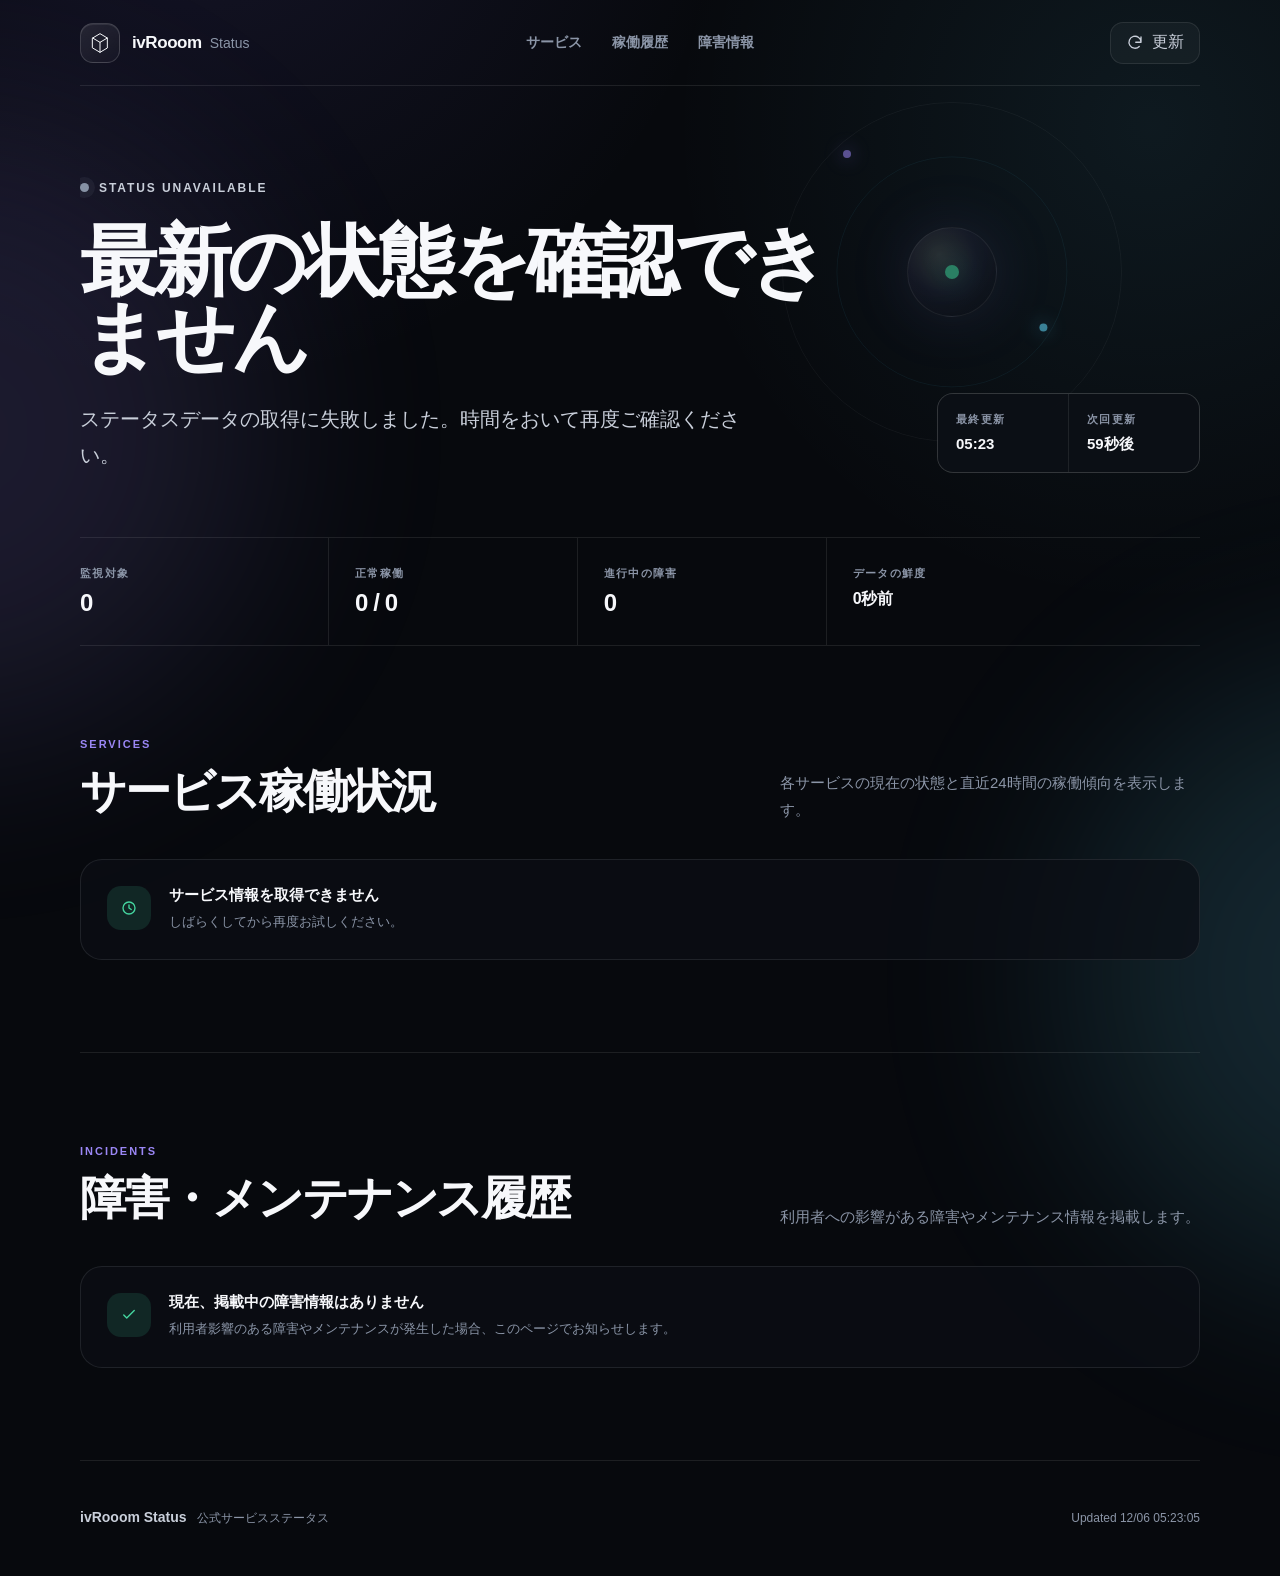
==== index.html @ 301b0fb9 "トップページから履歴ページへ遷移できるようにする" ====
<!doctype html>
<html lang="ja">
  <head>
    <meta charset="UTF-8" />
    <meta name="viewport" content="width=device-width, initial-scale=1" />
    <meta name="theme-color" content="#07090d" />
    <meta name="description" content="ivRooomが提供するサービスの稼働状況と障害情報を確認できる公式ステータスページです。" />
    <title>ivRooom Status</title>
    <link rel="icon" href="/assets/favicon.svg" type="image/svg+xml" />
    <link rel="stylesheet" href="/assets/styles.css" />
  </head>
  <body>
    <div class="page-glow page-glow-a" aria-hidden="true"></div>
    <div class="page-glow page-glow-b" aria-hidden="true"></div>
    <div class="site-shell">
      <header class="site-header">
        <a class="brand" href="#top" aria-label="ivRooom Status トップ">
          <span class="brand-symbol" aria-hidden="true"><svg viewBox="0 0 36 36"><path d="M7 10.5 18 4l11 6.5v15L18 32 7 25.5z"/><path d="m7 10.5 11 6.5 11-6.5M18 17v15"/></svg></span>
          <span class="brand-copy"><strong>ivRooom</strong><span>Status</span></span>
        </a>
        <nav class="header-nav" aria-label="ステータスページナビゲーション"><a href="#services">サービス</a><a href="/history/">稼働履歴</a><a href="#incidents">障害情報</a></nav>
        <button class="refresh-button" id="refreshButton" type="button"><svg viewBox="0 0 24 24" aria-hidden="true"><path d="M20 11a8 8 0 1 0-2.34 5.66M20 4v7h-7"/></svg><span>更新</span></button>
      </header>
      <main id="top">
        <section class="status-hero" aria-labelledby="overallTitle">
          <div class="status-hero-copy">
            <div class="status-kicker"><span class="live-indicator" id="liveIndicator" aria-hidden="true"></span><span id="overallEyebrow">STATUS CHECK</span></div>
            <h1 id="overallTitle">サービス状況を確認しています</h1>
            <p id="overallMessage">ivRooomが提供するサービスの現在の稼働状況を取得しています。</p>
          </div>
          <div class="status-hero-meta" aria-label="更新情報">
            <div><span>最終更新</span><strong id="lastUpdated">--:--</strong></div>
            <div><span>次回更新</span><strong id="nextRefresh">60秒後</strong></div>
          </div>
          <div class="hero-orbit" aria-hidden="true"><div class="orbit-ring orbit-ring-a"></div><div class="orbit-ring orbit-ring-b"></div><div class="orbit-core"><span></span></div></div>
        </section>
        <section class="summary-strip" aria-label="ステータス概要">
          <div class="summary-item"><span>監視対象</span><strong id="serviceCount">--</strong></div>
          <div class="summary-item"><span>正常稼働</span><strong id="operationalCount">--</strong></div>
          <div class="summary-item"><span>進行中の障害</span><strong id="activeIncidentCount">--</strong></div>
          <div class="summary-item summary-item-wide"><span>データの鮮度</span><strong id="freshnessText">取得中</strong></div>
        </section>
        <section class="section-block" id="services" aria-labelledby="servicesTitle">
          <div class="section-heading"><div><p class="section-label">SERVICES</p><h2 id="servicesTitle">サービス稼働状況</h2></div><p>各サービスの現在の状態と直近24時間の稼働傾向を表示します。</p></div>
          <div class="service-groups" id="serviceGroups" aria-live="polite"><div class="loading-skeleton" aria-hidden="true"><span></span><span></span><span></span></div></div>
        </section>
        <section class="minecraft-feature" id="minecraftFeature" hidden aria-labelledby="minecraftFeatureTitle">
          <div class="minecraft-feature-copy"><div class="feature-icon" aria-hidden="true"><svg viewBox="0 0 48 48"><path d="m8 13 16-9 16 9v22l-16 9-16-9z"/><path d="m8 13 16 9 16-9M24 22v22"/></svg></div><div><p class="section-label">MINECRAFT NETWORK</p><h2 id="minecraftFeatureTitle">Minecraftサーバー</h2><p id="minecraftMode">サーバー情報を取得中です</p></div></div>
          <div class="minecraft-feature-data">
            <div class="feature-stat"><span>オンライン</span><strong><b id="playersOnline">0</b><small> / <span id="playersMax">--</span></small></strong></div>
            <button class="address-button" id="copyAddressButton" type="button"><span>接続先</span><code id="serverAddress">mc.ivrm.jp</code><svg viewBox="0 0 24 24" aria-hidden="true"><rect x="9" y="9" width="11" height="11" rx="2"/><path d="M5 15H4a2 2 0 0 1-2-2V4a2 2 0 0 1 2-2h9a2 2 0 0 1 2 2v1"/></svg></button>
          </div>
        </section>
        <section class="section-block incidents-section" id="incidents" aria-labelledby="incidentsTitle">
          <div class="section-heading"><div><p class="section-label">INCIDENTS</p><h2 id="incidentsTitle">障害・メンテナンス履歴</h2></div><p>利用者への影響がある障害やメンテナンス情報を掲載します。</p></div>
          <div class="incident-list" id="incidentList" aria-live="polite"><div class="empty-state"><span class="empty-state-icon" aria-hidden="true"><svg viewBox="0 0 24 24"><path d="m5 12 4 4L19 6"/></svg></span><div><strong>障害情報を確認しています</strong><p>最新の公開情報を取得しています。</p></div></div></div>
        </section>
      </main>
      <footer class="site-footer"><div><strong>ivRooom Status</strong><span>公式サービスステータス</span></div><p id="footerTimestamp">Updated --</p></footer>
    </div>
    <div class="toast" id="toast" role="status" aria-live="polite"></div>
    <script type="module" src="/assets/app.js"></script>
  </body>
</html>
---- assets/styles.css ----
:root {
  color-scheme: dark;
  --bg: #07090d;
  --surface: rgba(16, 20, 29, 0.78);
  --surface-solid: #10141d;
  --border: rgba(255, 255, 255, 0.09);
  --border-strong: rgba(255, 255, 255, 0.16);
  --text: #f7f8fb;
  --text-soft: #c9cfda;
  --muted: #8b95a7;
  --brand: #9b87f5;
  --cyan: #61dafb;
  --success: #45d6a0;
  --success-soft: rgba(69, 214, 160, 0.13);
  --warning: #f0bd55;
  --warning-soft: rgba(240, 189, 85, 0.13);
  --danger: #f1707f;
  --danger-soft: rgba(241, 112, 127, 0.13);
  --unknown: #8792a5;
  --shadow: 0 28px 90px rgba(0, 0, 0, 0.34);
  --radius-lg: 22px;
  --radius-md: 16px;
  --max-width: 1120px;
}

* { box-sizing: border-box; }
html { scroll-behavior: smooth; }
body {
  margin: 0;
  min-width: 320px;
  overflow-x: hidden;
  background:
    radial-gradient(circle at 15% -10%, rgba(124, 103, 237, 0.12), transparent 34rem),
    radial-gradient(circle at 90% 8%, rgba(97, 218, 251, 0.08), transparent 30rem),
    var(--bg);
  color: var(--text);
  font-family: Inter, "SF Pro Display", "SF Pro Text", -apple-system, BlinkMacSystemFont, "Segoe UI", "Noto Sans JP", sans-serif;
  -webkit-font-smoothing: antialiased;
  text-rendering: optimizeLegibility;
}
button, a { -webkit-tap-highlight-color: transparent; }
button { font: inherit; }
button:focus-visible, a:focus-visible { outline: 2px solid var(--cyan); outline-offset: 4px; }

.page-glow {
  position: fixed;
  z-index: -1;
  width: 38rem;
  height: 38rem;
  border-radius: 50%;
  filter: blur(110px);
  opacity: 0.14;
  pointer-events: none;
}
.page-glow-a { top: 8rem; left: -22rem; background: var(--brand); }
.page-glow-b { top: 42rem; right: -25rem; background: var(--cyan); }
.site-shell { width: min(calc(100% - 40px), var(--max-width)); margin: 0 auto; }
.site-header {
  display: grid;
  grid-template-columns: 1fr auto 1fr;
  align-items: center;
  min-height: 86px;
  border-bottom: 1px solid var(--border);
}
.brand {
  display: inline-flex;
  align-items: center;
  gap: 12px;
  width: fit-content;
  color: var(--text);
  text-decoration: none;
}
.brand-symbol {
  display: grid;
  width: 40px;
  height: 40px;
  place-items: center;
  border: 1px solid var(--border-strong);
  border-radius: 13px;
  background: linear-gradient(145deg, rgba(255,255,255,.09), rgba(255,255,255,.02));
  box-shadow: inset 0 1px rgba(255,255,255,.08);
}
.brand-symbol svg, .feature-icon svg {
  width: 24px;
  fill: none;
  stroke: currentColor;
  stroke-width: 1.5;
  stroke-linecap: round;
  stroke-linejoin: round;
}
.brand-copy { display: flex; align-items: baseline; gap: 8px; }
.brand-copy strong { font-size: 17px; font-weight: 700; letter-spacing: -.025em; }
.brand-copy span { color: var(--muted); font-size: 14px; }
.header-nav { display: flex; gap: 30px; }
.header-nav a { color: var(--muted); font-size: 14px; font-weight: 600; text-decoration: none; transition: color 160ms ease; }
.header-nav a:hover { color: var(--text); }
.refresh-button {
  justify-self: end;
  display: inline-flex;
  align-items: center;
  gap: 8px;
  min-height: 42px;
  padding: 0 15px;
  border: 1px solid var(--border);
  border-radius: 13px;
  background: rgba(255,255,255,.035);
  color: var(--text-soft);
  cursor: pointer;
  transition: border-color 160ms ease, background 160ms ease, transform 160ms ease;
}
.refresh-button:hover { border-color: var(--border-strong); background: rgba(255,255,255,.065); }
.refresh-button:active { transform: translateY(1px); }
.refresh-button.loading svg { animation: spin 800ms linear infinite; }
.refresh-button svg, .address-button svg, .empty-state-icon svg {
  width: 18px;
  fill: none;
  stroke: currentColor;
  stroke-width: 1.8;
  stroke-linecap: round;
  stroke-linejoin: round;
}

.status-hero {
  position: relative;
  display: grid;
  grid-template-columns: minmax(0, 1fr) auto;
  gap: 44px;
  align-items: end;
  min-height: 420px;
  padding: 92px 0 64px;
  overflow: hidden;
  border-bottom: 1px solid var(--border);
}
.status-hero-copy { position: relative; z-index: 2; max-width: 760px; }
.status-kicker {
  display: inline-flex;
  align-items: center;
  gap: 10px;
  margin-bottom: 28px;
  color: var(--text-soft);
  font-size: 12px;
  font-weight: 700;
  letter-spacing: .16em;
}
.live-indicator {
  width: 9px;
  height: 9px;
  border-radius: 50%;
  background: var(--unknown);
  box-shadow: 0 0 0 6px rgba(135,146,165,.09);
}
body[data-overall-status="operational"] .live-indicator {
  background: var(--success);
  box-shadow: 0 0 0 6px var(--success-soft), 0 0 24px rgba(69,214,160,.45);
}
body[data-overall-status="degraded"] .live-indicator,
body[data-overall-status="maintenance"] .live-indicator { background: var(--warning); box-shadow: 0 0 0 6px var(--warning-soft); }
body[data-overall-status="outage"] .live-indicator { background: var(--danger); box-shadow: 0 0 0 6px var(--danger-soft); }
.status-hero h1 {
  max-width: 780px;
  margin: 0;
  font-size: clamp(42px, 6.4vw, 78px);
  font-weight: 650;
  letter-spacing: -.055em;
  line-height: .98;
}
.status-hero-copy > p {
  max-width: 660px;
  margin: 26px 0 0;
  color: var(--text-soft);
  font-size: clamp(16px, 1.7vw, 20px);
  line-height: 1.8;
}
.status-hero-meta {
  position: relative;
  z-index: 2;
  display: grid;
  grid-template-columns: repeat(2, minmax(112px,1fr));
  gap: 1px;
  overflow: hidden;
  border: 1px solid var(--border);
  border-radius: var(--radius-md);
  background: var(--border);
  backdrop-filter: blur(20px);
}
.status-hero-meta > div { min-width: 130px; padding: 18px; background: rgba(11,14,20,.9); }
.status-hero-meta span, .summary-item span, .feature-stat span, .address-button > span {
  display: block;
  margin-bottom: 8px;
  color: var(--muted);
  font-size: 11px;
  font-weight: 700;
  letter-spacing: .12em;
  text-transform: uppercase;
}
.status-hero-meta strong { display: block; font-size: 15px; font-weight: 650; }
.hero-orbit { position: absolute; top: 16px; right: 7%; width: 340px; height: 340px; opacity: .56; pointer-events: none; }
.orbit-ring, .orbit-core { position: absolute; inset: 50%; border-radius: 50%; transform: translate(-50%,-50%); }
.orbit-ring { border: 1px solid rgba(255,255,255,.08); }
.orbit-ring-a { width: 100%; height: 100%; animation: orbit 18s linear infinite; }
.orbit-ring-a::after, .orbit-ring-b::after {
  position: absolute;
  content: "";
  width: 8px;
  height: 8px;
  border-radius: 50%;
  background: var(--brand);
  box-shadow: 0 0 20px var(--brand);
}
.orbit-ring-a::after { top: 14%; left: 18%; }
.orbit-ring-b { width: 68%; height: 68%; border-color: rgba(97,218,251,.11); animation: orbit-reverse 13s linear infinite; }
.orbit-ring-b::after { right: 8%; bottom: 24%; background: var(--cyan); box-shadow: 0 0 20px var(--cyan); }
.orbit-core {
  display: grid;
  width: 90px;
  height: 90px;
  place-items: center;
  border: 1px solid rgba(255,255,255,.12);
  background: radial-gradient(circle at 35% 30%, rgba(255,255,255,.22), rgba(155,135,245,.12) 45%, rgba(7,9,13,.6));
  box-shadow: 0 0 70px rgba(155,135,245,.22);
}
.orbit-core span { width: 14px; height: 14px; border-radius: 50%; background: var(--success); box-shadow: 0 0 28px rgba(69,214,160,.78); }
body[data-overall-status="degraded"] .orbit-core span,
body[data-overall-status="maintenance"] .orbit-core span { background: var(--warning); box-shadow: 0 0 28px rgba(240,189,85,.78); }
body[data-overall-status="outage"] .orbit-core span { background: var(--danger); box-shadow: 0 0 28px rgba(241,112,127,.78); }

.summary-strip { display: grid; grid-template-columns: repeat(3,1fr) 1.5fr; border-bottom: 1px solid var(--border); }
.summary-item { min-width: 0; padding: 28px 26px; border-right: 1px solid var(--border); }
.summary-item:first-child { padding-left: 0; }
.summary-item:last-child { border-right: 0; }
.summary-item strong { display: block; overflow: hidden; font-size: 24px; font-weight: 620; letter-spacing: -.035em; text-overflow: ellipsis; white-space: nowrap; }
.summary-item-wide strong { font-size: 16px; letter-spacing: -.01em; }
.section-block { padding: 92px 0; border-bottom: 1px solid var(--border); }
.section-heading { display: grid; grid-template-columns: 1fr minmax(280px,420px); gap: 40px; align-items: end; margin-bottom: 36px; }
.section-label { margin: 0 0 11px; color: var(--brand); font-size: 11px; font-weight: 800; letter-spacing: .18em; }
.section-heading h2, .minecraft-feature h2 { margin: 0; font-size: clamp(30px,4vw,46px); font-weight: 620; letter-spacing: -.045em; }
.section-heading > p, .minecraft-feature-copy > div > p:last-child { margin: 0; color: var(--muted); font-size: 15px; line-height: 1.8; }
.service-groups { display: grid; gap: 24px; }
.service-group { overflow: hidden; border: 1px solid var(--border); border-radius: var(--radius-lg); background: rgba(12,15,22,.72); box-shadow: inset 0 1px rgba(255,255,255,.025); }
.service-group-header { display: flex; align-items: center; justify-content: space-between; gap: 18px; padding: 20px 24px; border-bottom: 1px solid var(--border); background: rgba(255,255,255,.018); }
.service-group-header h3 { margin: 0; font-size: 14px; font-weight: 700; }
.service-group-header span { color: var(--muted); font-size: 12px; }
.service-row { display: grid; grid-template-columns: minmax(210px,1.15fr) minmax(220px,1fr) auto; gap: 24px; align-items: center; padding: 24px; border-bottom: 1px solid var(--border); }
.service-row:last-child { border-bottom: 0; }
.service-identity { display: flex; gap: 14px; align-items: flex-start; min-width: 0; }
.service-icon {
  display: grid;
  flex: 0 0 auto;
  width: 42px;
  height: 42px;
  place-items: center;
  border: 1px solid var(--border);
  border-radius: 13px;
  background: rgba(255,255,255,.035);
  color: var(--text-soft);
}
.service-icon svg { width: 20px; fill: none; stroke: currentColor; stroke-width: 1.7; stroke-linecap: round; stroke-linejoin: round; }
.service-identity strong { display: block; margin-bottom: 5px; font-size: 15px; font-weight: 650; }
.service-identity p { margin: 0; color: var(--muted); font-size: 13px; line-height: 1.55; }
.uptime-block { min-width: 0; }
.uptime-bars { display: grid; grid-template-columns: repeat(24,minmax(2px,1fr)); gap: 3px; height: 28px; }
.uptime-bar { border-radius: 3px; background: rgba(135,146,165,.22); }
.uptime-bar.operational { background: var(--success); }
.uptime-bar.degraded, .uptime-bar.maintenance { background: var(--warning); }
.uptime-bar.outage { background: var(--danger); }
.uptime-caption { display: flex; justify-content: space-between; margin-top: 8px; color: var(--muted); font-size: 10px; }
.service-state {
  display: inline-flex;
  align-items: center;
  justify-content: center;
  min-width: 112px;
  min-height: 36px;
  padding: 0 13px;
  border-radius: 999px;
  font-size: 11px;
  font-weight: 800;
  letter-spacing: .08em;
  white-space: nowrap;
}
.service-state::before { width: 7px; height: 7px; margin-right: 8px; border-radius: 50%; content: ""; background: currentColor; box-shadow: 0 0 12px currentColor; }
.service-state.operational { background: var(--success-soft); color: var(--success); }
.service-state.degraded, .service-state.maintenance { background: var(--warning-soft); color: var(--warning); }
.service-state.outage { background: var(--danger-soft); color: var(--danger); }
.service-state.unknown { background: rgba(135,146,165,.12); color: var(--unknown); }

.minecraft-feature { display: grid; grid-template-columns: 1fr auto; gap: 40px; align-items: center; padding: 46px 0; border-bottom: 1px solid var(--border); }
.minecraft-feature[hidden] { display: none; }
.minecraft-feature-copy { display: flex; gap: 20px; align-items: center; }
.feature-icon {
  display: grid;
  flex: 0 0 auto;
  width: 72px;
  height: 72px;
  place-items: center;
  border: 1px solid var(--border-strong);
  border-radius: 22px;
  background: linear-gradient(145deg, rgba(155,135,245,.15), rgba(97,218,251,.05)), var(--surface-solid);
  color: var(--text);
  box-shadow: 0 20px 50px rgba(0,0,0,.22);
}
.feature-icon svg { width: 38px; }
.minecraft-feature-data { display: flex; gap: 18px; align-items: stretch; }
.feature-stat, .address-button { min-width: 150px; padding: 17px 20px; border: 1px solid var(--border); border-radius: var(--radius-md); background: rgba(255,255,255,.025); }
.feature-stat strong { font-size: 27px; font-weight: 620; letter-spacing: -.04em; }
.feature-stat small { color: var(--muted); font-size: 15px; }
.address-button { position: relative; min-width: 230px; color: var(--text); text-align: left; cursor: pointer; transition: border-color 160ms ease, background 160ms ease; }
.address-button:hover { border-color: var(--border-strong); background: rgba(255,255,255,.055); }
.address-button code { display: block; padding-right: 28px; color: var(--text); font-family: "SFMono-Regular", Consolas, monospace; font-size: 14px; }
.address-button svg { position: absolute; right: 18px; bottom: 18px; color: var(--muted); }
.incidents-section { border-bottom: 0; }
.incident-list { display: grid; gap: 16px; }
.empty-state, .incident-card { display: flex; gap: 18px; align-items: flex-start; padding: 26px; border: 1px solid var(--border); border-radius: var(--radius-lg); background: rgba(12,15,22,.7); }
.empty-state-icon, .incident-icon { display: grid; flex: 0 0 auto; width: 44px; height: 44px; place-items: center; border-radius: 14px; background: var(--success-soft); color: var(--success); }
.empty-state strong, .incident-card strong { display: block; margin-bottom: 6px; font-size: 15px; }
.empty-state p, .incident-card p { margin: 0; color: var(--muted); font-size: 13px; line-height: 1.7; }
.incident-card { justify-content: space-between; }
.incident-card-main { display: flex; gap: 18px; }
.incident-card time { flex: 0 0 auto; color: var(--muted); font-size: 12px; }
.incident-card[data-impact="major"] .incident-icon, .incident-card[data-impact="critical"] .incident-icon { background: var(--danger-soft); color: var(--danger); }
.incident-card[data-impact="minor"] .incident-icon, .incident-card[data-impact="maintenance"] .incident-icon { background: var(--warning-soft); color: var(--warning); }
.loading-skeleton { display: grid; gap: 14px; }
.loading-skeleton span { display: block; height: 92px; border-radius: var(--radius-lg); background: linear-gradient(90deg,rgba(255,255,255,.035),rgba(255,255,255,.075),rgba(255,255,255,.035)); background-size: 200% 100%; animation: shimmer 1.5s ease infinite; }
.site-footer { display: flex; align-items: center; justify-content: space-between; gap: 24px; min-height: 116px; border-top: 1px solid var(--border); color: var(--muted); font-size: 12px; }
.site-footer > div { display: flex; gap: 10px; align-items: baseline; }
.site-footer strong { color: var(--text-soft); font-size: 14px; }
.site-footer p { margin: 0; }
.toast {
  position: fixed;
  z-index: 20;
  right: 24px;
  bottom: 24px;
  max-width: min(360px,calc(100vw - 48px));
  padding: 13px 16px;
  border: 1px solid var(--border-strong);
  border-radius: 14px;
  background: rgba(16,20,29,.96);
  box-shadow: var(--shadow);
  color: var(--text);
  font-size: 13px;
  opacity: 0;
  transform: translateY(10px);
  pointer-events: none;
  transition: opacity 180ms ease, transform 180ms ease;
}
.toast.visible { opacity: 1; transform: translateY(0); }

@keyframes spin { to { transform: rotate(360deg); } }
@keyframes orbit { to { transform: translate(-50%,-50%) rotate(360deg); } }
@keyframes orbit-reverse { to { transform: translate(-50%,-50%) rotate(-360deg); } }
@keyframes shimmer { 0% { background-position: 200% 0; } 100% { background-position: -200% 0; } }

@media (max-width: 900px) {
  .site-header { grid-template-columns: 1fr auto; }
  .header-nav { display: none; }
  .status-hero { grid-template-columns: 1fr; gap: 36px; min-height: 0; padding: 78px 0 56px; }
  .status-hero-meta { width: min(100%,360px); }
  .hero-orbit { top: 20px; right: -110px; width: 300px; height: 300px; opacity: .34; }
  .summary-strip { grid-template-columns: repeat(2,1fr); }
  .summary-item { border-bottom: 1px solid var(--border); }
  .summary-item:nth-child(2) { border-right: 0; }
  .summary-item:nth-child(3), .summary-item:nth-child(4) { border-bottom: 0; }
  .summary-item:nth-child(3) { padding-left: 0; }
  .section-heading { grid-template-columns: 1fr; gap: 18px; }
  .section-heading > p { max-width: 620px; }
  .service-row { grid-template-columns: 1fr auto; }
  .uptime-block { grid-column: 1 / -1; grid-row: 2; }
  .minecraft-feature { grid-template-columns: 1fr; }
  .minecraft-feature-data { justify-content: flex-start; }
}

@media (max-width: 620px) {
  .site-shell { width: min(calc(100% - 28px),var(--max-width)); }
  .site-header { min-height: 74px; }
  .brand-copy span, .refresh-button span { display: none; }
  .refresh-button { width: 42px; padding: 0; justify-content: center; }
  .status-hero { padding: 62px 0 44px; }
  .status-hero h1 { font-size: clamp(38px,12vw,58px); }
  .status-hero-copy > p { margin-top: 20px; font-size: 15px; line-height: 1.75; }
  .status-kicker { margin-bottom: 22px; }
  .status-hero-meta { grid-template-columns: 1fr 1fr; }
  .status-hero-meta > div { min-width: 0; padding: 15px; }
  .hero-orbit { display: none; }
  .summary-strip { grid-template-columns: 1fr 1fr; }
  .summary-item, .summary-item:first-child, .summary-item:nth-child(3) { padding: 20px 14px; }
  .summary-item:nth-child(odd) { padding-left: 0; }
  .summary-item strong { font-size: 20px; }
  .summary-item-wide strong { font-size: 13px; }
  .section-block { padding: 68px 0; }
  .section-heading { margin-bottom: 26px; }
  .service-group-header { padding: 17px 18px; }
  .service-row { grid-template-columns: 1fr; gap: 18px; padding: 20px 18px; }
  .service-state { grid-row: 1; justify-self: start; min-width: 0; min-height: 32px; }
  .uptime-block { grid-column: 1; grid-row: auto; }
  .uptime-bars { gap: 2px; height: 24px; }
  .minecraft-feature { padding: 36px 0; }
  .minecraft-feature-copy { align-items: flex-start; }
  .feature-icon { width: 56px; height: 56px; border-radius: 17px; }
  .feature-icon svg { width: 29px; }
  .minecraft-feature h2 { font-size: 29px; }
  .minecraft-feature-data { display: grid; grid-template-columns: 1fr; }
  .feature-stat, .address-button { min-width: 0; width: 100%; }
  .empty-state, .incident-card { padding: 20px; }
  .incident-card { flex-direction: column; }
  .site-footer { align-items: flex-start; flex-direction: column; justify-content: center; min-height: 132px; }
  .site-footer > div { flex-direction: column; gap: 4px; }
  .toast { right: 14px; bottom: 14px; max-width: calc(100vw - 28px); }
}

@media (prefers-reduced-motion: reduce) {
  *, *::before, *::after {
    scroll-behavior: auto !important;
    animation-duration: .01ms !important;
    animation-iteration-count: 1 !important;
    transition-duration: .01ms !important;
  }
}
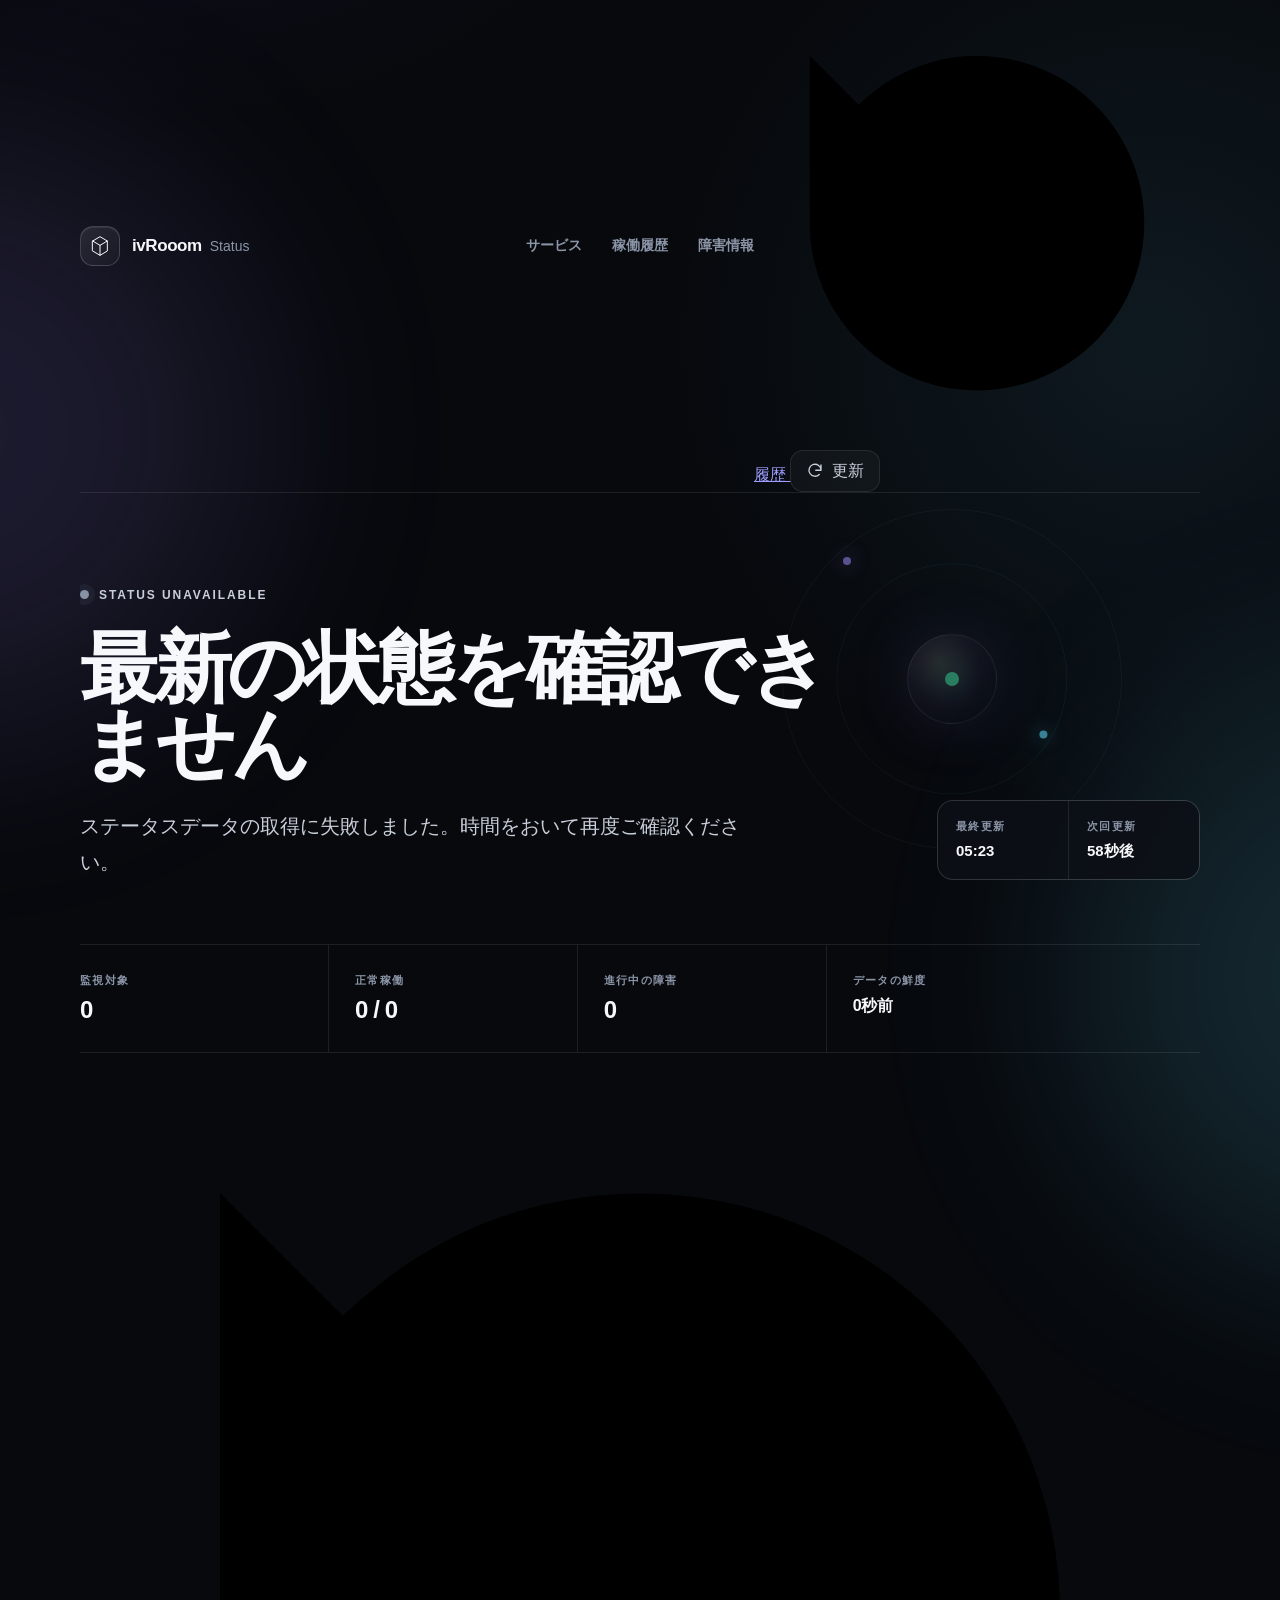
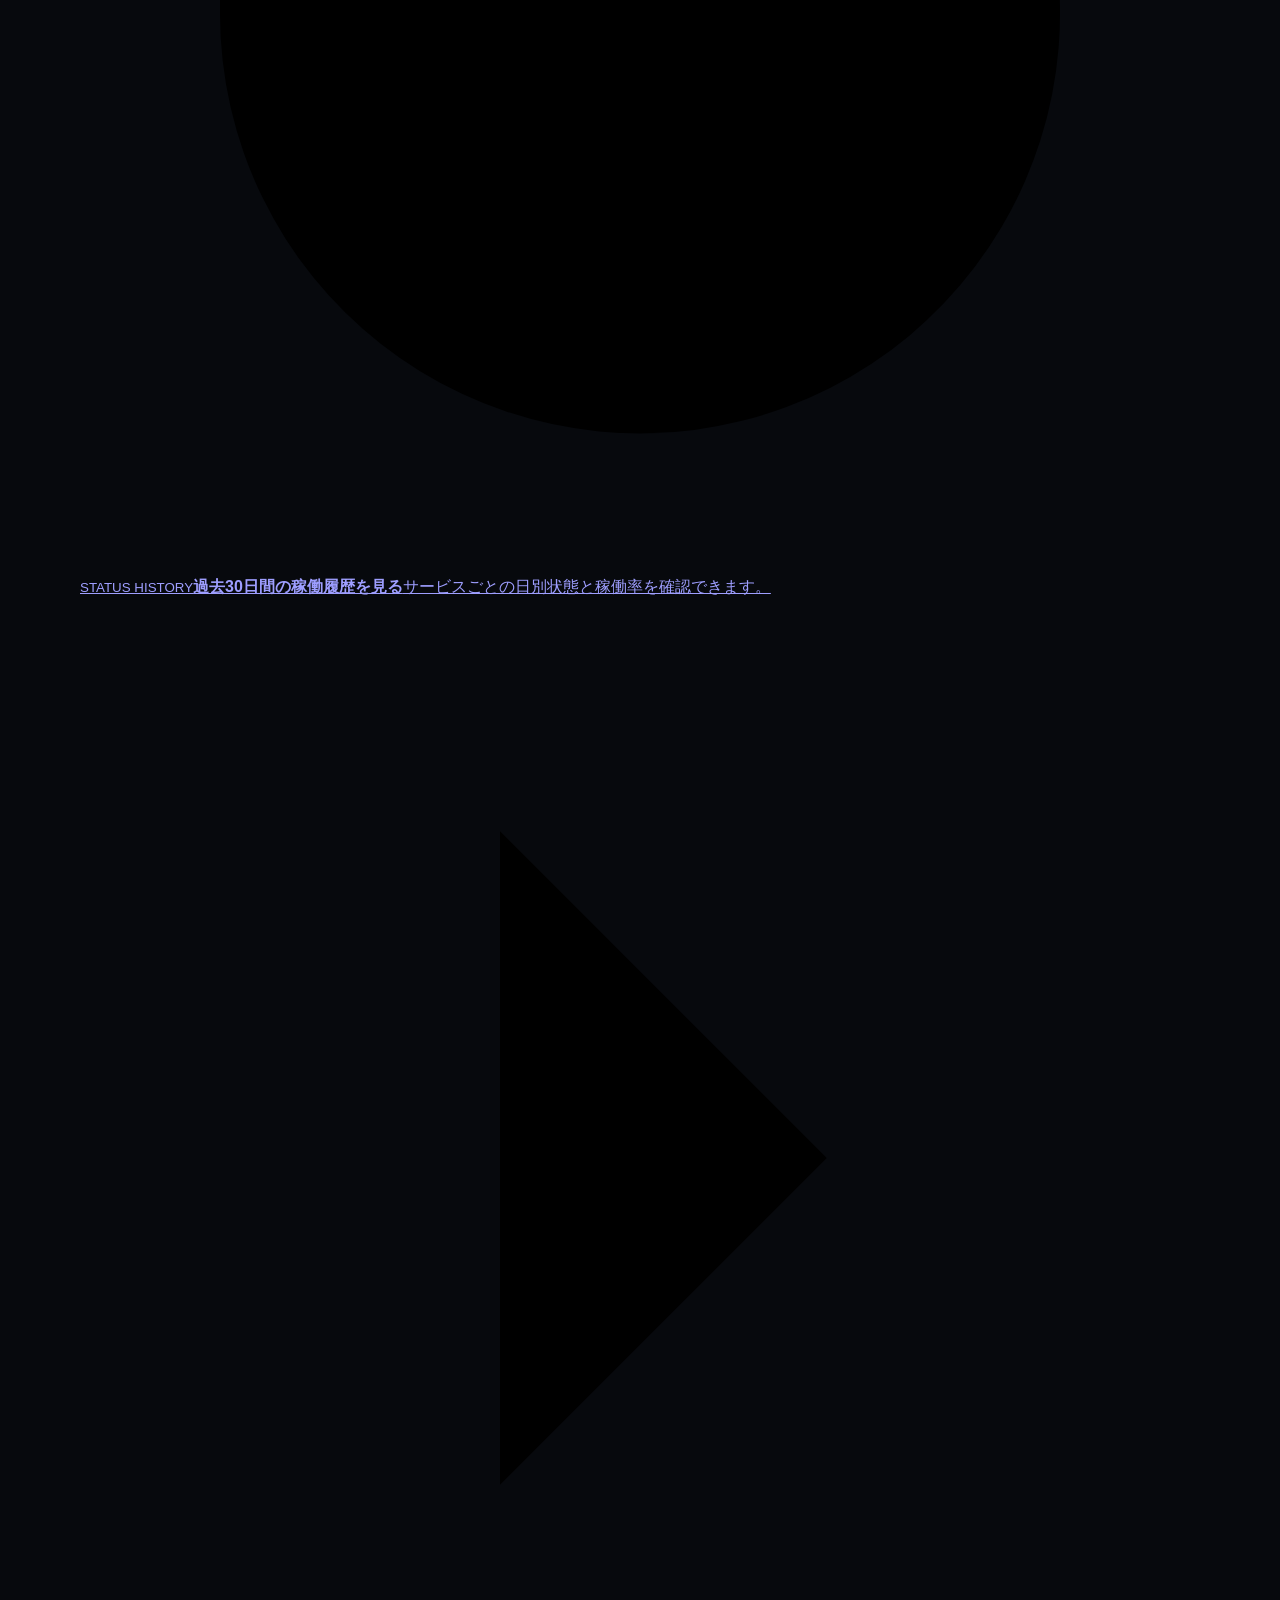
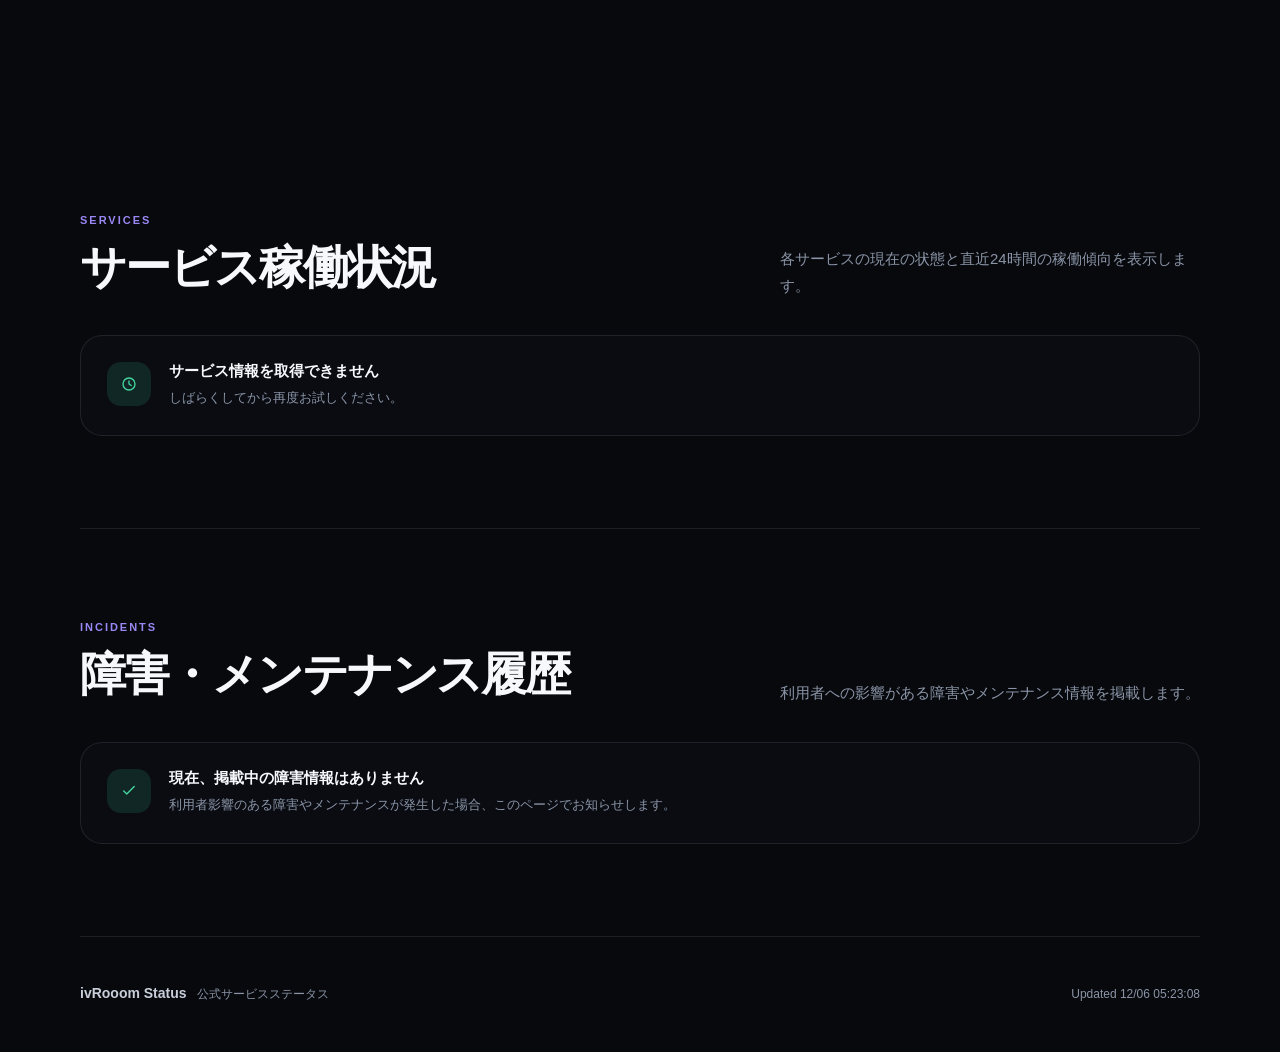
==== commit 742cb0f0: "一部確認中の表示と履歴導線をトップページへ追加" ====
--- a/index.html
+++ b/index.html
@@ -8,6 +8,7 @@
     <title>ivRooom Status</title>
     <link rel="icon" href="/assets/favicon.svg" type="image/svg+xml" />
     <link rel="stylesheet" href="/assets/styles.css" />
+    <link rel="stylesheet" href="/assets/navigation.css" />
   </head>
   <body>
     <div class="page-glow page-glow-a" aria-hidden="true"></div>
@@ -19,7 +20,12 @@
           <span class="brand-copy"><strong>ivRooom</strong><span>Status</span></span>
         </a>
         <nav class="header-nav" aria-label="ステータスページナビゲーション"><a href="#services">サービス</a><a href="/history/">稼働履歴</a><a href="#incidents">障害情報</a></nav>
-        <button class="refresh-button" id="refreshButton" type="button"><svg viewBox="0 0 24 24" aria-hidden="true"><path d="M20 11a8 8 0 1 0-2.34 5.66M20 4v7h-7"/></svg><span>更新</span></button>
+        <div class="header-actions">
+          <a class="header-page-link" href="/history/" aria-label="稼働履歴を見る">
+            <svg viewBox="0 0 24 24" aria-hidden="true"><path d="M3 12a9 9 0 1 0 3-6.7L3 8"/><path d="M3 3v5h5M12 7v5l3 2"/></svg><span>履歴</span>
+          </a>
+          <button class="refresh-button" id="refreshButton" type="button"><svg viewBox="0 0 24 24" aria-hidden="true"><path d="M20 11a8 8 0 1 0-2.34 5.66M20 4v7h-7"/></svg><span>更新</span></button>
+        </div>
       </header>
       <main id="top">
         <section class="status-hero" aria-labelledby="overallTitle">
@@ -40,6 +46,13 @@
           <div class="summary-item"><span>進行中の障害</span><strong id="activeIncidentCount">--</strong></div>
           <div class="summary-item summary-item-wide"><span>データの鮮度</span><strong id="freshnessText">取得中</strong></div>
         </section>
+        <nav class="history-route" aria-label="稼働履歴ページへのリンク">
+          <a href="/history/">
+            <span class="history-route-icon" aria-hidden="true"><svg viewBox="0 0 24 24"><path d="M3 12a9 9 0 1 0 3-6.7L3 8"/><path d="M3 3v5h5M12 7v5l3 2"/></svg></span>
+            <span class="history-route-copy"><small>STATUS HISTORY</small><strong>過去30日間の稼働履歴を見る</strong><span>サービスごとの日別状態と稼働率を確認できます。</span></span>
+            <span class="history-route-arrow" aria-hidden="true"><svg viewBox="0 0 24 24"><path d="m9 5 7 7-7 7"/></svg></span>
+          </a>
+        </nav>
         <section class="section-block" id="services" aria-labelledby="servicesTitle">
           <div class="section-heading"><div><p class="section-label">SERVICES</p><h2 id="servicesTitle">サービス稼働状況</h2></div><p>各サービスの現在の状態と直近24時間の稼働傾向を表示します。</p></div>
           <div class="service-groups" id="serviceGroups" aria-live="polite"><div class="loading-skeleton" aria-hidden="true"><span></span><span></span><span></span></div></div>
@@ -60,5 +73,6 @@
     </div>
     <div class="toast" id="toast" role="status" aria-live="polite"></div>
     <script type="module" src="/assets/app.js"></script>
+    <script type="module" src="/assets/status-presentation.js"></script>
   </body>
 </html>
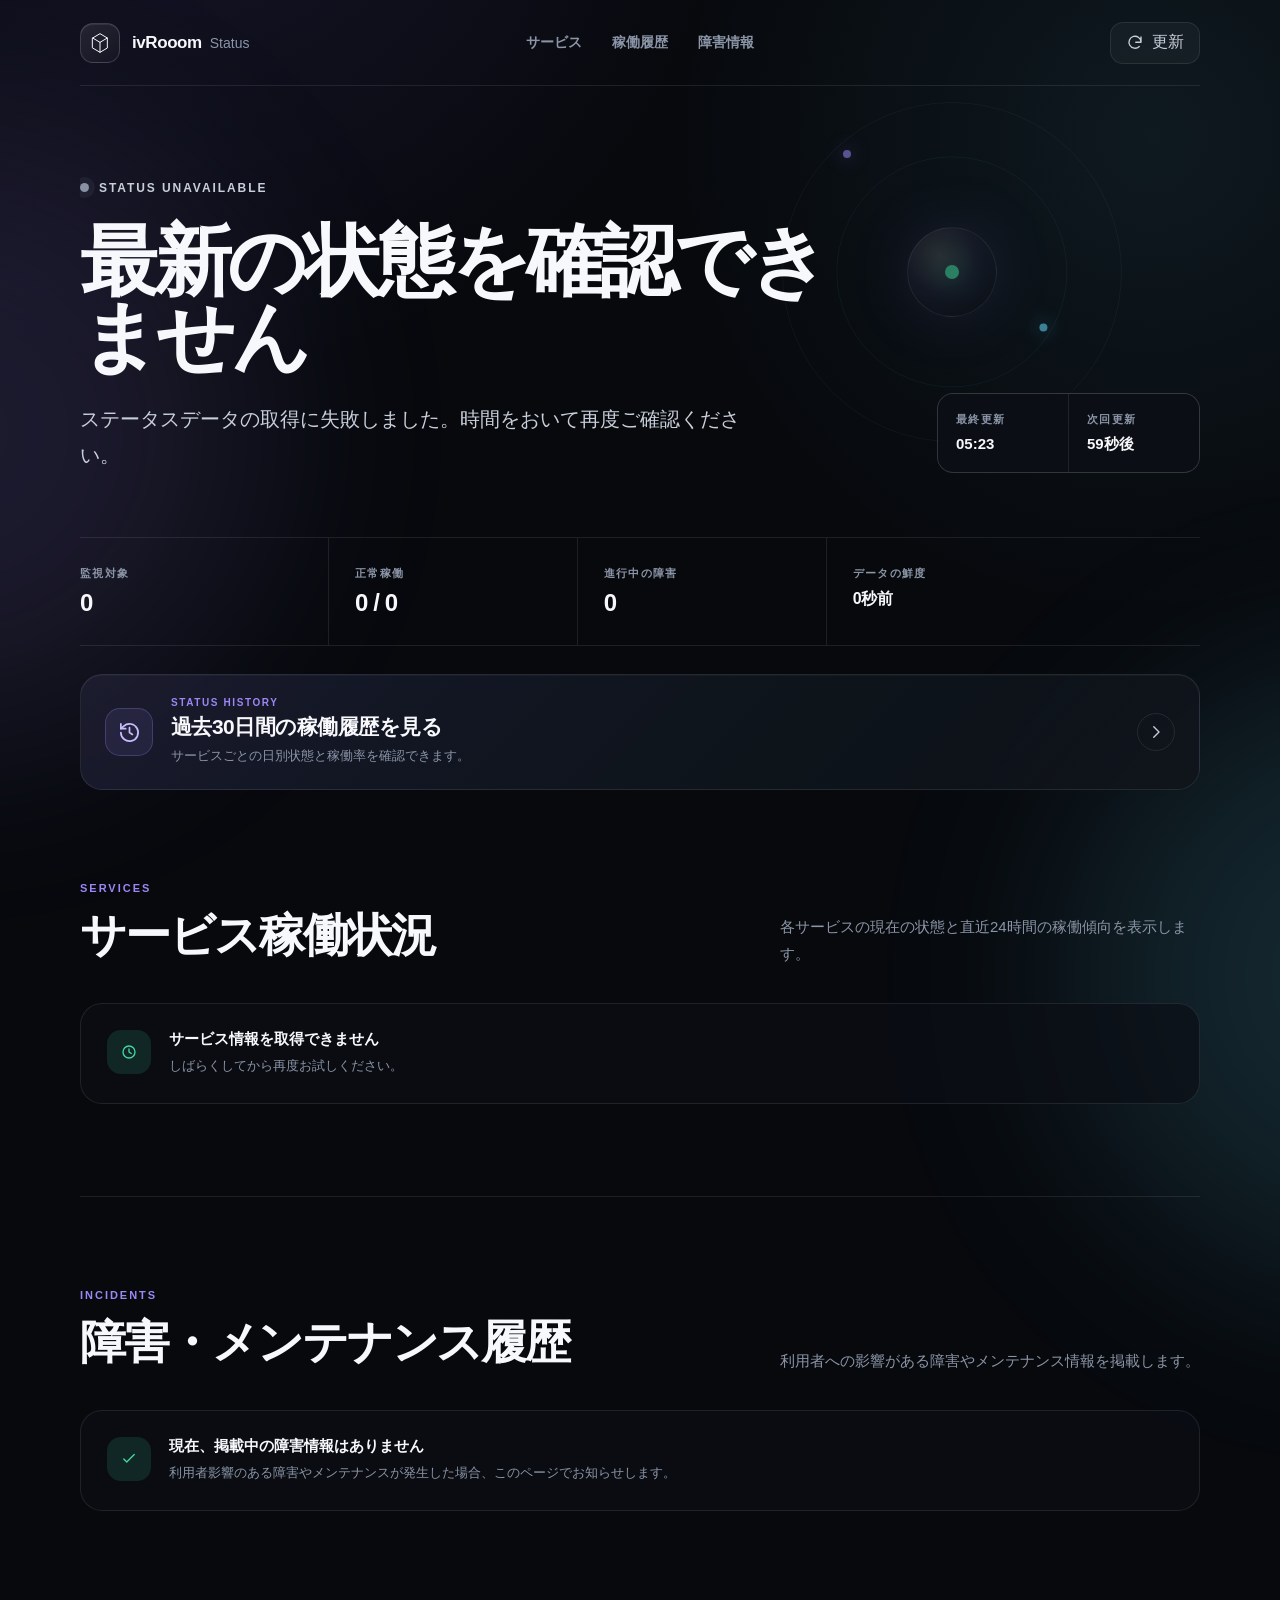
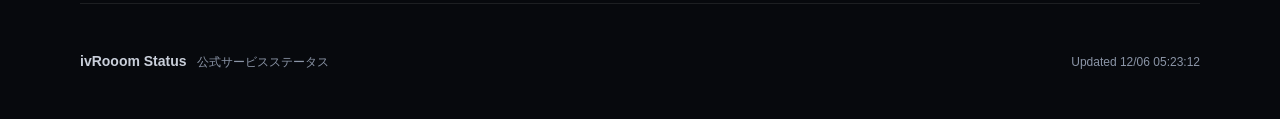
==== commit 0a396d70: "Minecraftサーバー起動可否の表示領域を追加" ====
--- a/index.html
+++ b/index.html
@@ -9,6 +9,7 @@
     <link rel="icon" href="/assets/favicon.svg" type="image/svg+xml" />
     <link rel="stylesheet" href="/assets/styles.css" />
     <link rel="stylesheet" href="/assets/navigation.css" />
+    <link rel="stylesheet" href="/assets/minecraft-servers.css" />
   </head>
   <body>
     <div class="page-glow page-glow-a" aria-hidden="true"></div>
@@ -63,6 +64,9 @@
             <div class="feature-stat"><span>オンライン</span><strong><b id="playersOnline">0</b><small> / <span id="playersMax">--</span></small></strong></div>
             <button class="address-button" id="copyAddressButton" type="button"><span>接続先</span><code id="serverAddress">mc.ivrm.jp</code><svg viewBox="0 0 24 24" aria-hidden="true"><rect x="9" y="9" width="11" height="11" rx="2"/><path d="M5 15H4a2 2 0 0 1-2-2V4a2 2 0 0 1 2-2h9a2 2 0 0 1 2 2v1"/></svg></button>
           </div>
+          <div class="minecraft-server-list" id="minecraftServerList" aria-live="polite">
+            <div class="minecraft-runtime-empty"><strong>サーバー起動可否を確認しています</strong><p>生活鯖と資源鯖の最新状態を取得しています。</p></div>
+          </div>
         </section>
         <section class="section-block incidents-section" id="incidents" aria-labelledby="incidentsTitle">
           <div class="section-heading"><div><p class="section-label">INCIDENTS</p><h2 id="incidentsTitle">障害・メンテナンス履歴</h2></div><p>利用者への影響がある障害やメンテナンス情報を掲載します。</p></div>
@@ -73,6 +77,7 @@
     </div>
     <div class="toast" id="toast" role="status" aria-live="polite"></div>
     <script type="module" src="/assets/app.js"></script>
+    <script type="module" src="/assets/minecraft-servers.js"></script>
     <script type="module" src="/assets/status-presentation.js"></script>
   </body>
 </html>
--- a/assets/navigation.css
+++ b/assets/navigation.css
@@ -0,0 +1,142 @@
+.header-actions {
+  justify-self: end;
+  display: inline-flex;
+  align-items: center;
+  gap: 9px;
+}
+
+.header-page-link {
+  display: none;
+  align-items: center;
+  justify-content: center;
+  gap: 7px;
+  min-height: 42px;
+  padding: 0 13px;
+  border: 1px solid var(--border);
+  border-radius: 13px;
+  background: rgba(255, 255, 255, .035);
+  color: var(--text-soft);
+  font-size: 13px;
+  font-weight: 650;
+  text-decoration: none;
+  transition: border-color 160ms ease, background 160ms ease, color 160ms ease, transform 160ms ease;
+}
+
+.header-page-link:hover {
+  border-color: var(--border-strong);
+  background: rgba(255, 255, 255, .065);
+  color: var(--text);
+}
+
+.header-page-link:active { transform: translateY(1px); }
+.header-page-link svg,
+.history-route svg,
+.history-back-route svg {
+  width: 18px;
+  fill: none;
+  stroke: currentColor;
+  stroke-width: 1.8;
+  stroke-linecap: round;
+  stroke-linejoin: round;
+}
+
+.history-route {
+  padding: 28px 0 0;
+}
+
+.history-route > a {
+  display: grid;
+  grid-template-columns: auto minmax(0, 1fr) auto;
+  gap: 18px;
+  align-items: center;
+  padding: 22px 24px;
+  border: 1px solid var(--border);
+  border-radius: var(--radius-lg);
+  background:
+    linear-gradient(135deg, rgba(155, 135, 245, .11), rgba(97, 218, 251, .035) 62%, rgba(255, 255, 255, .02)),
+    rgba(12, 15, 22, .72);
+  box-shadow: inset 0 1px rgba(255, 255, 255, .035);
+  color: var(--text);
+  text-decoration: none;
+  transition: border-color 180ms ease, background 180ms ease, transform 180ms ease;
+}
+
+.history-route > a:hover {
+  border-color: rgba(155, 135, 245, .4);
+  background:
+    linear-gradient(135deg, rgba(155, 135, 245, .16), rgba(97, 218, 251, .055) 62%, rgba(255, 255, 255, .025)),
+    rgba(12, 15, 22, .78);
+  transform: translateY(-1px);
+}
+
+.history-route-icon {
+  display: grid;
+  width: 48px;
+  height: 48px;
+  place-items: center;
+  border: 1px solid rgba(155, 135, 245, .26);
+  border-radius: 15px;
+  background: rgba(155, 135, 245, .1);
+  color: #c9befd;
+}
+
+.history-route-icon svg { width: 23px; }
+.history-route-copy { display: grid; gap: 5px; min-width: 0; }
+.history-route-copy small {
+  color: var(--brand);
+  font-size: 10px;
+  font-weight: 800;
+  letter-spacing: .16em;
+}
+.history-route-copy strong {
+  font-size: clamp(17px, 2vw, 21px);
+  font-weight: 650;
+  letter-spacing: -.025em;
+}
+.history-route-copy > span { color: var(--muted); font-size: 13px; line-height: 1.6; }
+.history-route-arrow {
+  display: grid;
+  width: 38px;
+  height: 38px;
+  place-items: center;
+  border: 1px solid var(--border);
+  border-radius: 50%;
+  color: var(--text-soft);
+}
+
+.history-back-route {
+  display: flex;
+  padding: 22px 0;
+  border-bottom: 1px solid var(--border);
+}
+.history-back-route a {
+  display: inline-flex;
+  align-items: center;
+  gap: 8px;
+  color: var(--text-soft);
+  font-size: 13px;
+  font-weight: 650;
+  text-decoration: none;
+  transition: color 160ms ease;
+}
+.history-back-route a:hover { color: var(--text); }
+
+@media (max-width: 900px) {
+  .header-page-link { display: inline-flex; }
+}
+
+@media (max-width: 620px) {
+  .header-actions { gap: 7px; }
+  .header-page-link { min-height: 42px; padding: 0 11px; }
+  .history-route { padding-top: 18px; }
+  .history-route > a { grid-template-columns: auto minmax(0, 1fr); gap: 14px; padding: 18px; }
+  .history-route-icon { width: 43px; height: 43px; border-radius: 13px; }
+  .history-route-copy > span { display: none; }
+  .history-route-arrow { display: none; }
+  .history-back-route { padding: 18px 0; }
+}
+
+@media (max-width: 390px) {
+  .header-page-link span { display: none; }
+  .header-page-link { width: 42px; padding: 0; }
+}
--- a/assets/minecraft-servers.css
+++ b/assets/minecraft-servers.css
@@ -0,0 +1,161 @@
+.minecraft-server-list {
+  grid-column: 1 / -1;
+  display: grid;
+  grid-template-columns: repeat(2, minmax(0, 1fr));
+  gap: 16px;
+  margin-top: 8px;
+}
+
+.minecraft-server-card {
+  overflow: hidden;
+  border: 1px solid var(--border);
+  border-radius: var(--radius-lg);
+  background: rgba(12, 15, 22, .72);
+  box-shadow: inset 0 1px rgba(255, 255, 255, .025);
+}
+
+.minecraft-server-card > header {
+  display: flex;
+  align-items: flex-start;
+  justify-content: space-between;
+  gap: 18px;
+  padding: 20px 22px;
+  border-bottom: 1px solid var(--border);
+  background: rgba(255, 255, 255, .018);
+}
+
+.minecraft-server-card header > div { min-width: 0; }
+.minecraft-server-card header > div > span {
+  display: block;
+  margin-bottom: 6px;
+  color: var(--brand);
+  font-size: 9px;
+  font-weight: 800;
+  letter-spacing: .16em;
+}
+.minecraft-server-card header strong {
+  display: inline;
+  font-size: 17px;
+  font-weight: 650;
+  letter-spacing: -.02em;
+}
+.minecraft-server-card header small {
+  margin-left: 8px;
+  color: var(--muted);
+  font-family: "SFMono-Regular", Consolas, monospace;
+  font-size: 11px;
+}
+
+.minecraft-runtime-pill,
+.minecraft-startability {
+  display: inline-flex;
+  align-items: center;
+  justify-content: center;
+  min-height: 30px;
+  padding: 0 11px;
+  border-radius: 999px;
+  font-size: 10px;
+  font-weight: 800;
+  letter-spacing: .06em;
+  white-space: nowrap;
+}
+.minecraft-runtime-pill::before,
+.minecraft-startability::before {
+  width: 6px;
+  height: 6px;
+  margin-right: 7px;
+  border-radius: 50%;
+  background: currentColor;
+  content: "";
+}
+.minecraft-runtime-pill.operational,
+.minecraft-startability.operational {
+  background: var(--success-soft);
+  color: var(--success);
+}
+.minecraft-runtime-pill.standby,
+.minecraft-startability.startable {
+  background: rgba(97, 218, 251, .11);
+  color: var(--cyan);
+}
+.minecraft-runtime-pill.maintenance,
+.minecraft-startability.maintenance {
+  background: var(--warning-soft);
+  color: var(--warning);
+}
+.minecraft-runtime-pill.outage,
+.minecraft-startability.outage {
+  background: var(--danger-soft);
+  color: var(--danger);
+}
+.minecraft-runtime-pill.unknown,
+.minecraft-startability.unknown {
+  background: rgba(135, 146, 165, .12);
+  color: var(--unknown);
+}
+
+.minecraft-server-card dl {
+  display: grid;
+  grid-template-columns: repeat(2, minmax(0, 1fr));
+  margin: 0;
+}
+.minecraft-server-card dl > div {
+  min-width: 0;
+  padding: 16px 20px;
+  border-right: 1px solid var(--border);
+  border-bottom: 1px solid var(--border);
+}
+.minecraft-server-card dl > div:nth-child(even) { border-right: 0; }
+.minecraft-server-card dt {
+  margin-bottom: 8px;
+  color: var(--muted);
+  font-size: 10px;
+  font-weight: 700;
+  letter-spacing: .1em;
+  text-transform: uppercase;
+}
+.minecraft-server-card dd {
+  min-width: 0;
+  margin: 0;
+  overflow: hidden;
+  color: var(--text-soft);
+  font-size: 13px;
+  font-weight: 600;
+  text-overflow: ellipsis;
+  white-space: nowrap;
+}
+.minecraft-server-card dd code {
+  color: var(--text-soft);
+  font-family: "SFMono-Regular", Consolas, monospace;
+  font-size: 12px;
+}
+.minecraft-server-card > p {
+  min-height: 52px;
+  margin: 0;
+  padding: 15px 20px;
+  color: var(--muted);
+  font-size: 12px;
+  line-height: 1.7;
+}
+
+.minecraft-runtime-empty {
+  grid-column: 1 / -1;
+  padding: 22px;
+  border: 1px solid var(--border);
+  border-radius: var(--radius-lg);
+  background: rgba(12, 15, 22, .72);
+}
+.minecraft-runtime-empty strong { display: block; margin-bottom: 7px; font-size: 14px; }
+.minecraft-runtime-empty p { margin: 0; color: var(--muted); font-size: 12px; line-height: 1.7; }
+
+@media (max-width: 760px) {
+  .minecraft-server-list { grid-template-columns: 1fr; }
+}
+
+@media (max-width: 460px) {
+  .minecraft-server-card > header { padding: 18px; }
+  .minecraft-server-card dl { grid-template-columns: 1fr; }
+  .minecraft-server-card dl > div,
+  .minecraft-server-card dl > div:nth-child(even) { border-right: 0; }
+  .minecraft-server-card > p { padding: 14px 18px; }
+}
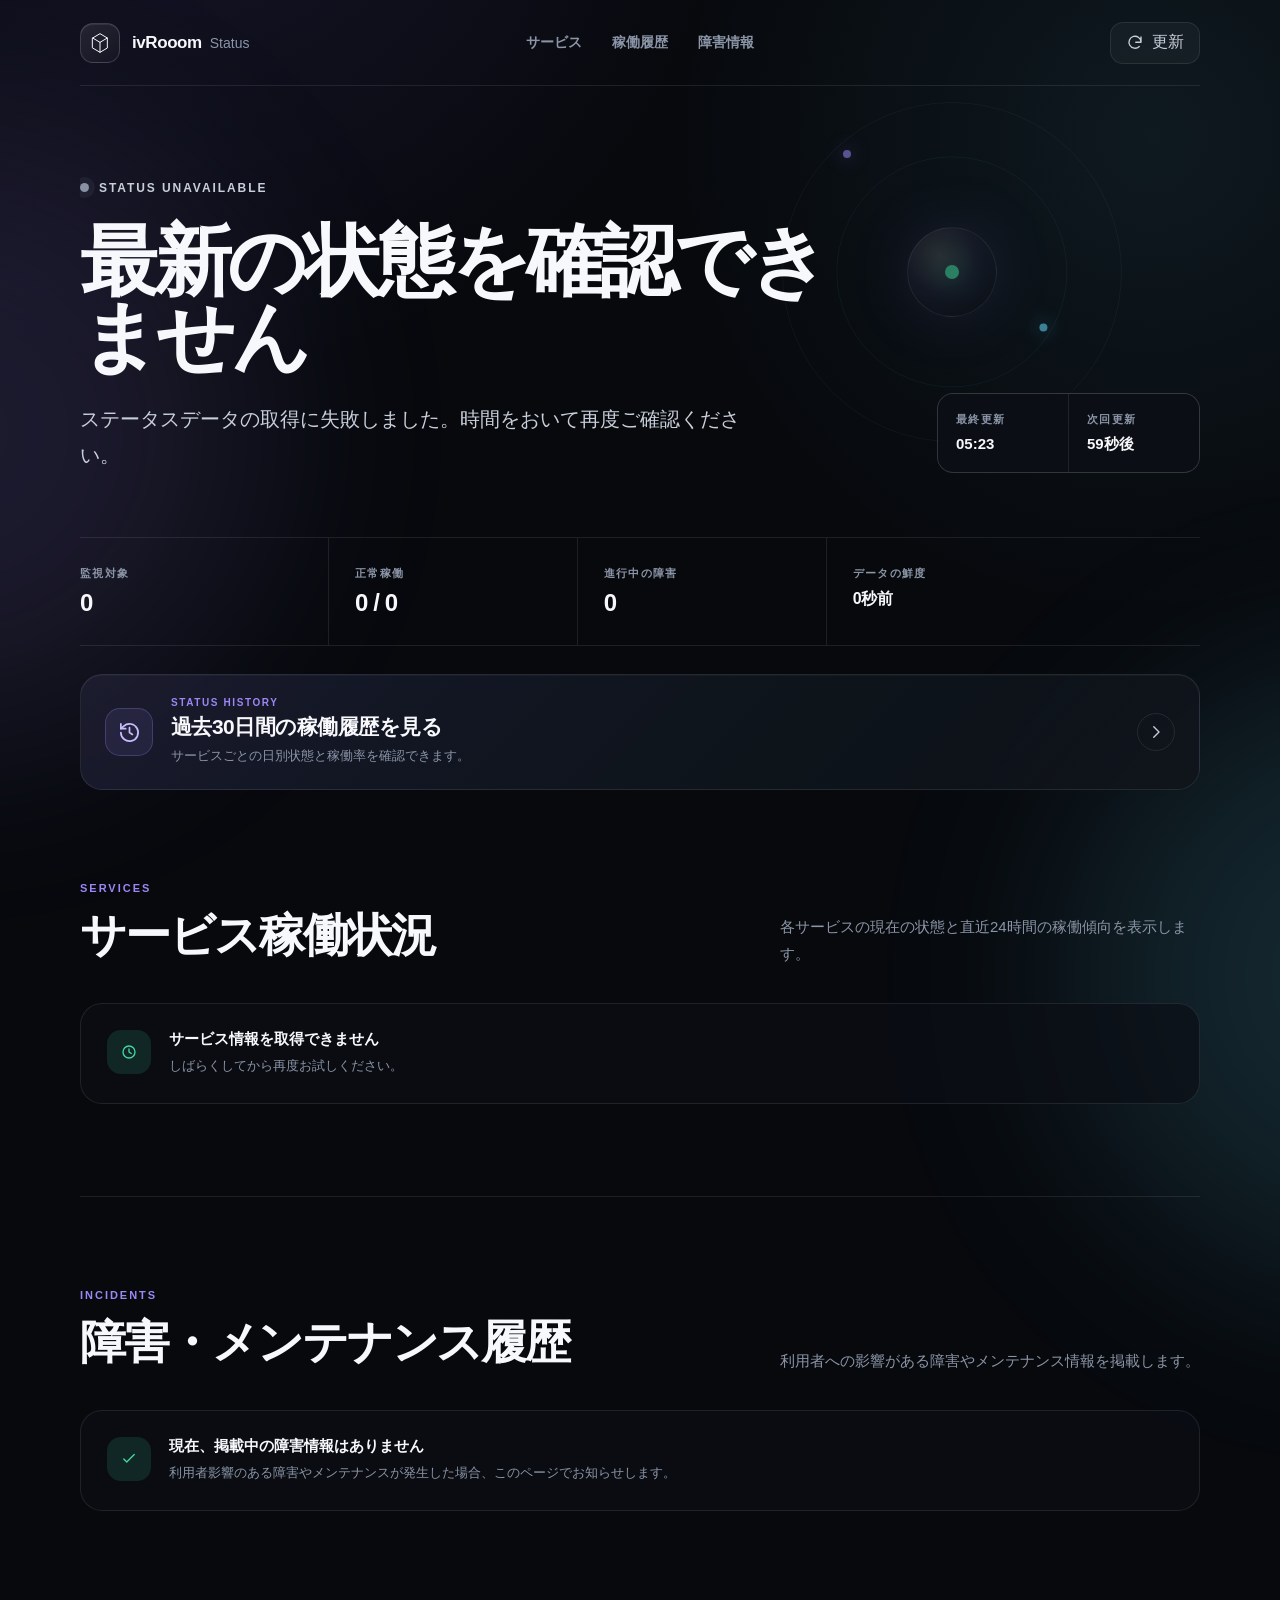
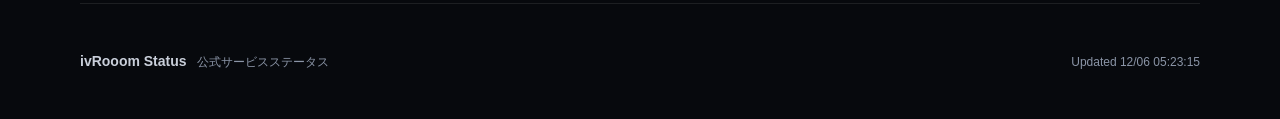
==== commit 7dd74e8a: "トップページのAPI取得停止を防ぐ" ====
--- a/index.html
+++ b/index.html
@@ -76,6 +76,7 @@
       <footer class="site-footer"><div><strong>ivRooom Status</strong><span>公式サービスステータス</span></div><p id="footerTimestamp">Updated --</p></footer>
     </div>
     <div class="toast" id="toast" role="status" aria-live="polite"></div>
+    <script src="/assets/api-fetch-guard.js"></script>
     <script type="module" src="/assets/app.js"></script>
     <script type="module" src="/assets/minecraft-servers.js"></script>
     <script type="module" src="/assets/status-presentation.js"></script>
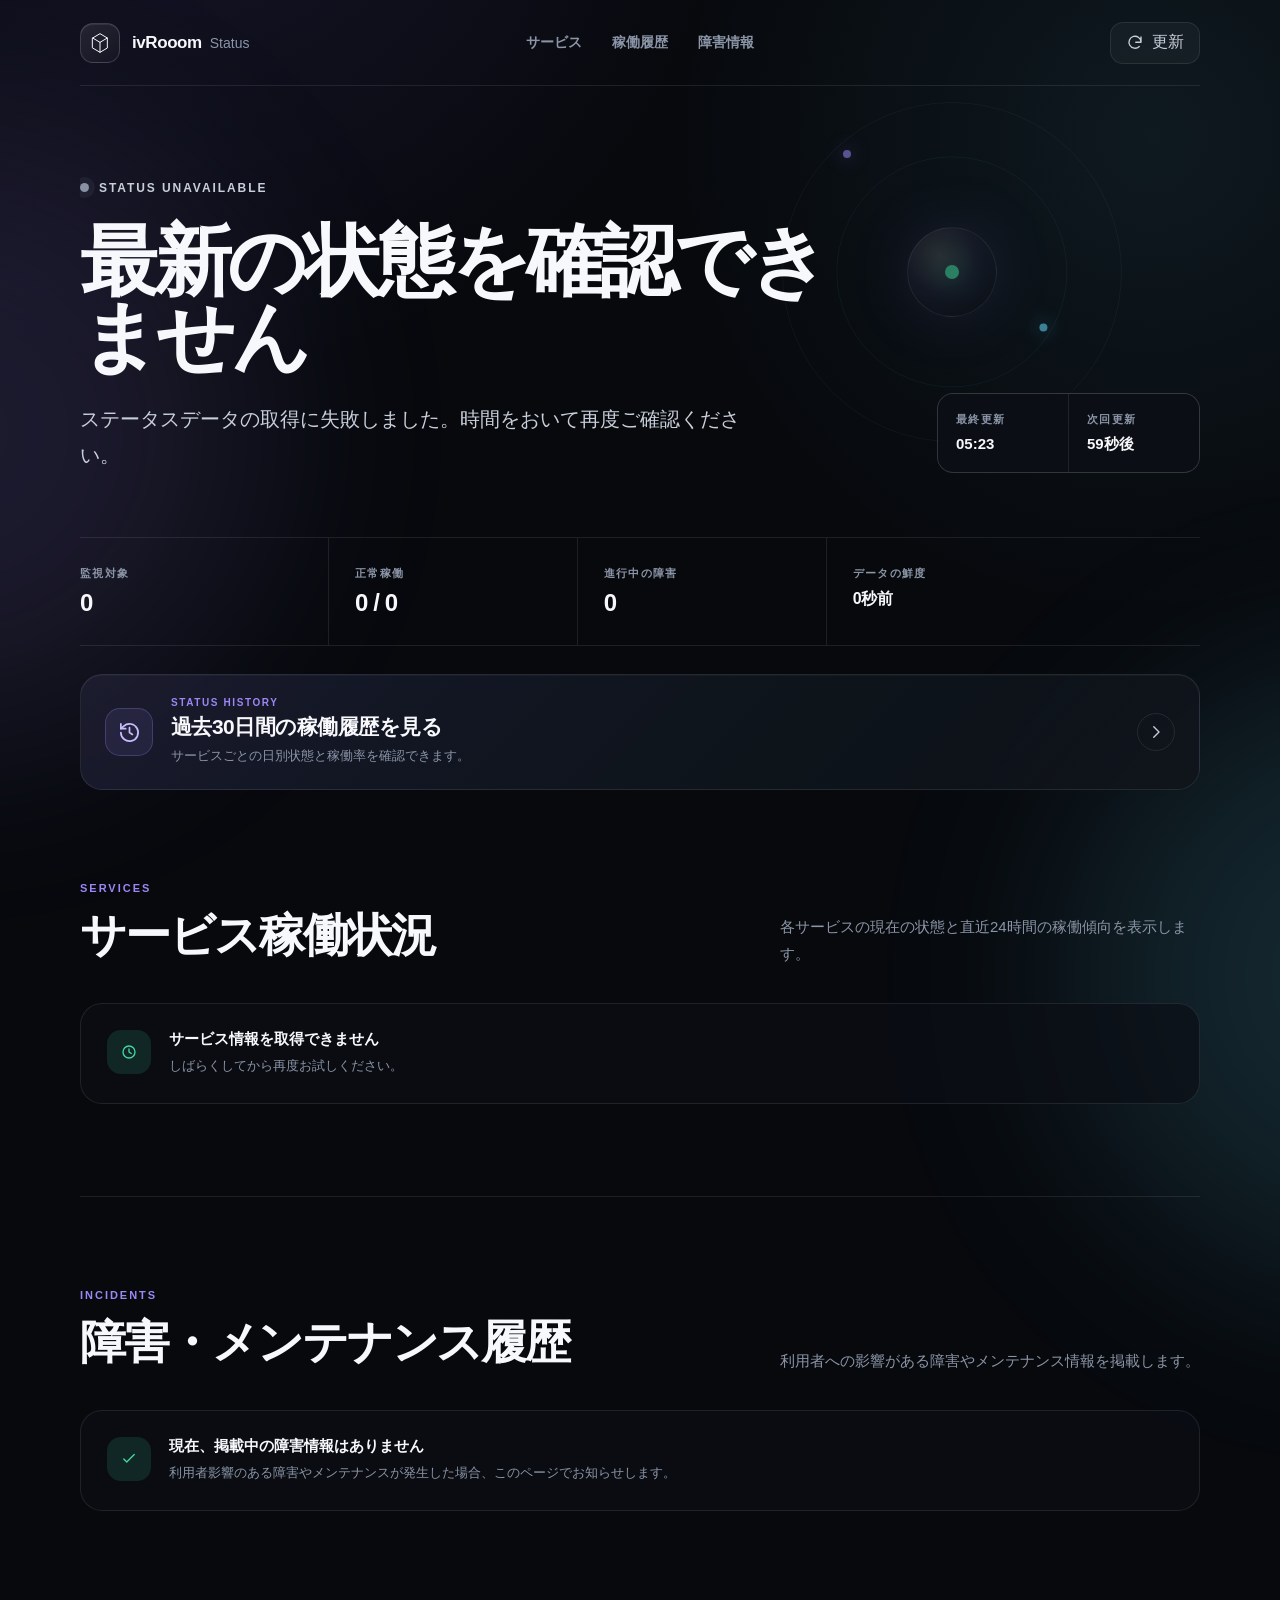
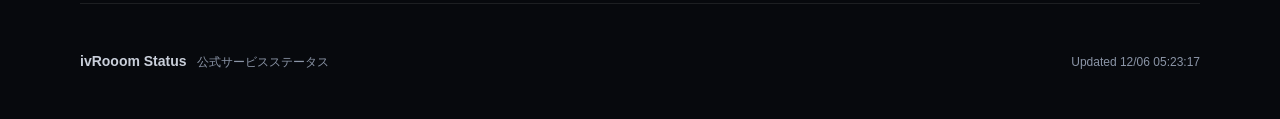
==== commit 51421f98: "APIタイムアウト修正版のキャッシュを更新する" ====
--- a/index.html
+++ b/index.html
@@ -76,7 +76,7 @@
       <footer class="site-footer"><div><strong>ivRooom Status</strong><span>公式サービスステータス</span></div><p id="footerTimestamp">Updated --</p></footer>
     </div>
     <div class="toast" id="toast" role="status" aria-live="polite"></div>
-    <script src="/assets/api-fetch-guard.js"></script>
+    <script src="/assets/api-fetch-guard.js?v=20260801-2"></script>
     <script type="module" src="/assets/app.js"></script>
     <script type="module" src="/assets/minecraft-servers.js"></script>
     <script type="module" src="/assets/status-presentation.js"></script>
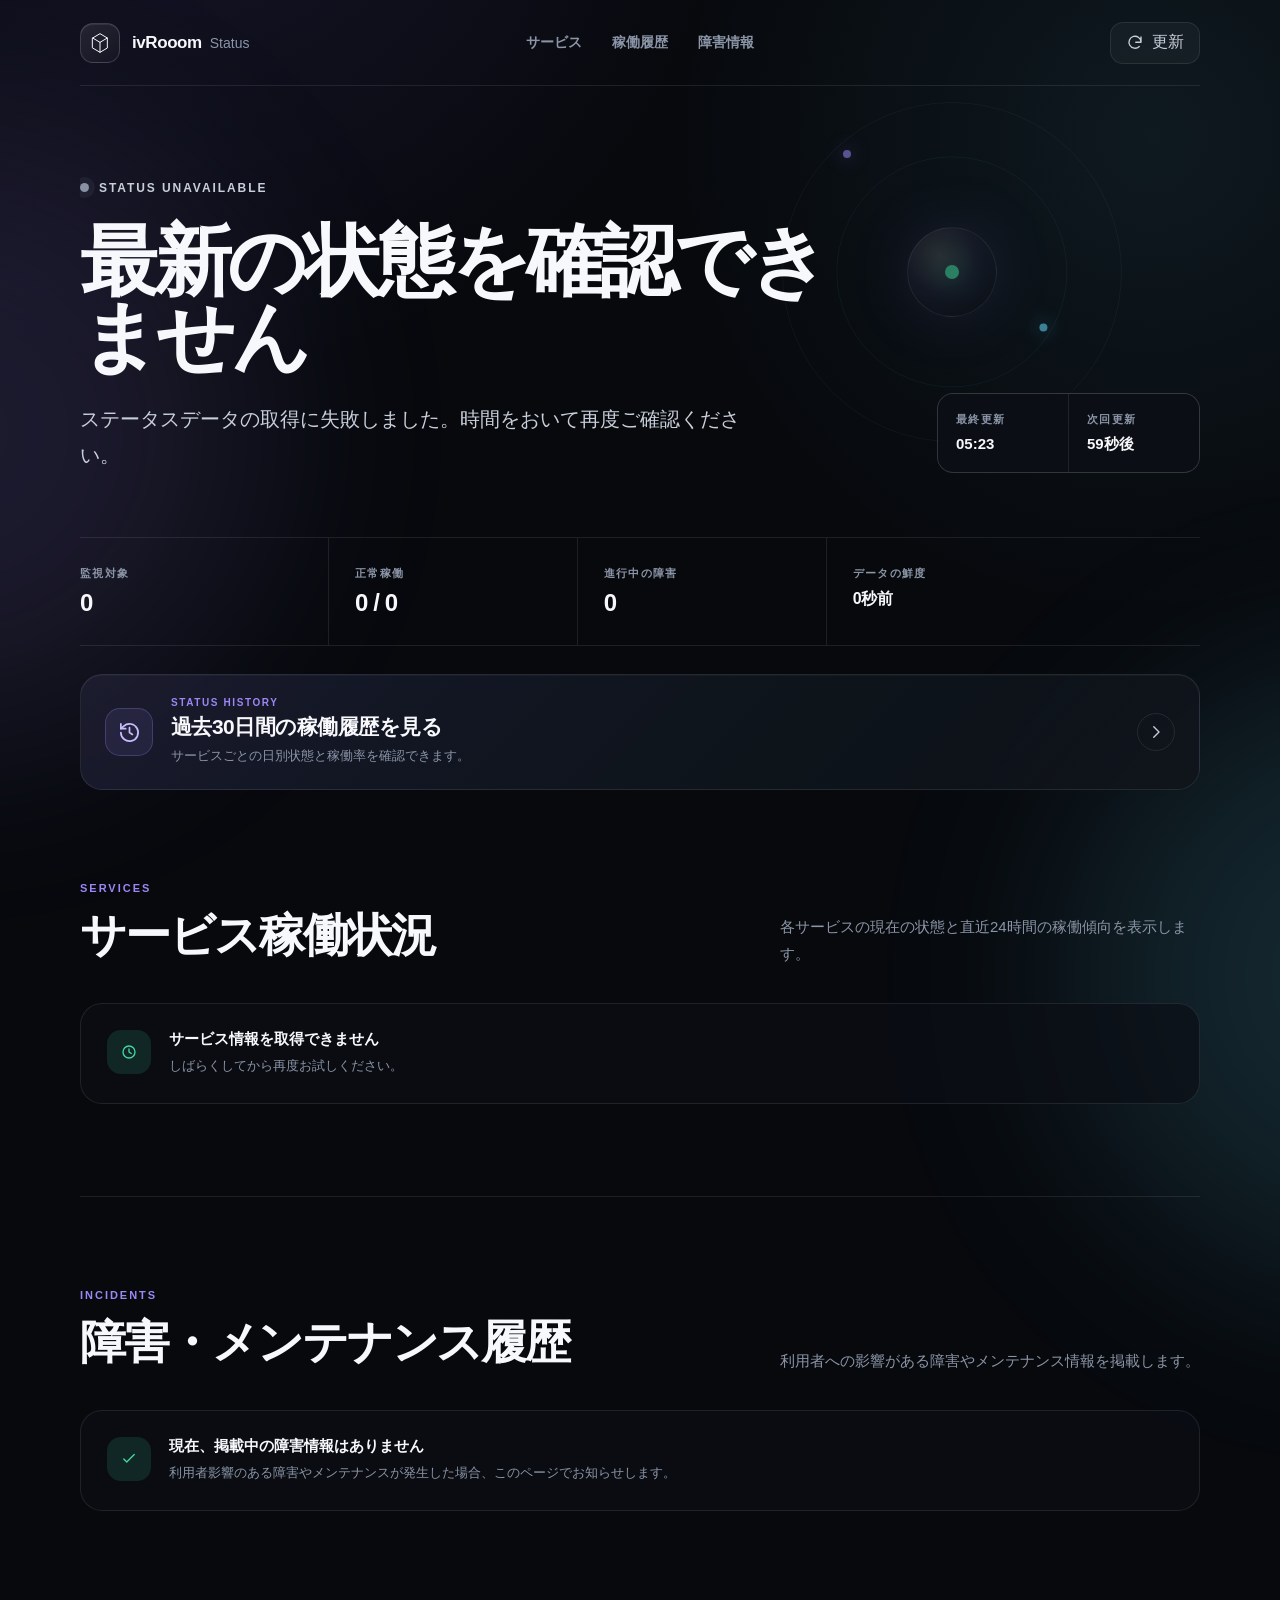
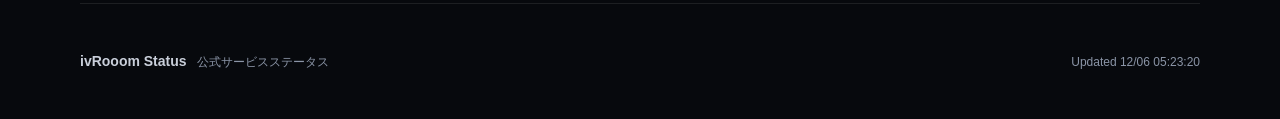
==== commit 3f2eef8a: "フロントエンド資産のキャッシュを確実に更新する" ====
--- a/index.html
+++ b/index.html
@@ -7,9 +7,9 @@
     <meta name="description" content="ivRooomが提供するサービスの稼働状況と障害情報を確認できる公式ステータスページです。" />
     <title>ivRooom Status</title>
     <link rel="icon" href="/assets/favicon.svg" type="image/svg+xml" />
-    <link rel="stylesheet" href="/assets/styles.css" />
-    <link rel="stylesheet" href="/assets/navigation.css" />
-    <link rel="stylesheet" href="/assets/minecraft-servers.css" />
+    <link rel="stylesheet" href="/assets/styles.css?v=20260801-3" />
+    <link rel="stylesheet" href="/assets/navigation.css?v=20260801-3" />
+    <link rel="stylesheet" href="/assets/minecraft-servers.css?v=20260801-3" />
   </head>
   <body>
     <div class="page-glow page-glow-a" aria-hidden="true"></div>
@@ -76,9 +76,10 @@
       <footer class="site-footer"><div><strong>ivRooom Status</strong><span>公式サービスステータス</span></div><p id="footerTimestamp">Updated --</p></footer>
     </div>
     <div class="toast" id="toast" role="status" aria-live="polite"></div>
-    <script src="/assets/api-fetch-guard.js?v=20260801-2"></script>
-    <script type="module" src="/assets/app.js"></script>
-    <script type="module" src="/assets/minecraft-servers.js"></script>
-    <script type="module" src="/assets/status-presentation.js"></script>
+    <script src="/assets/page-load-guard.js?v=20260801-3"></script>
+    <script src="/assets/api-fetch-guard.js?v=20260801-3"></script>
+    <script type="module" src="/assets/app.js?v=20260801-3"></script>
+    <script type="module" src="/assets/minecraft-servers.js?v=20260801-3"></script>
+    <script type="module" src="/assets/status-presentation.js?v=20260801-3"></script>
   </body>
 </html>
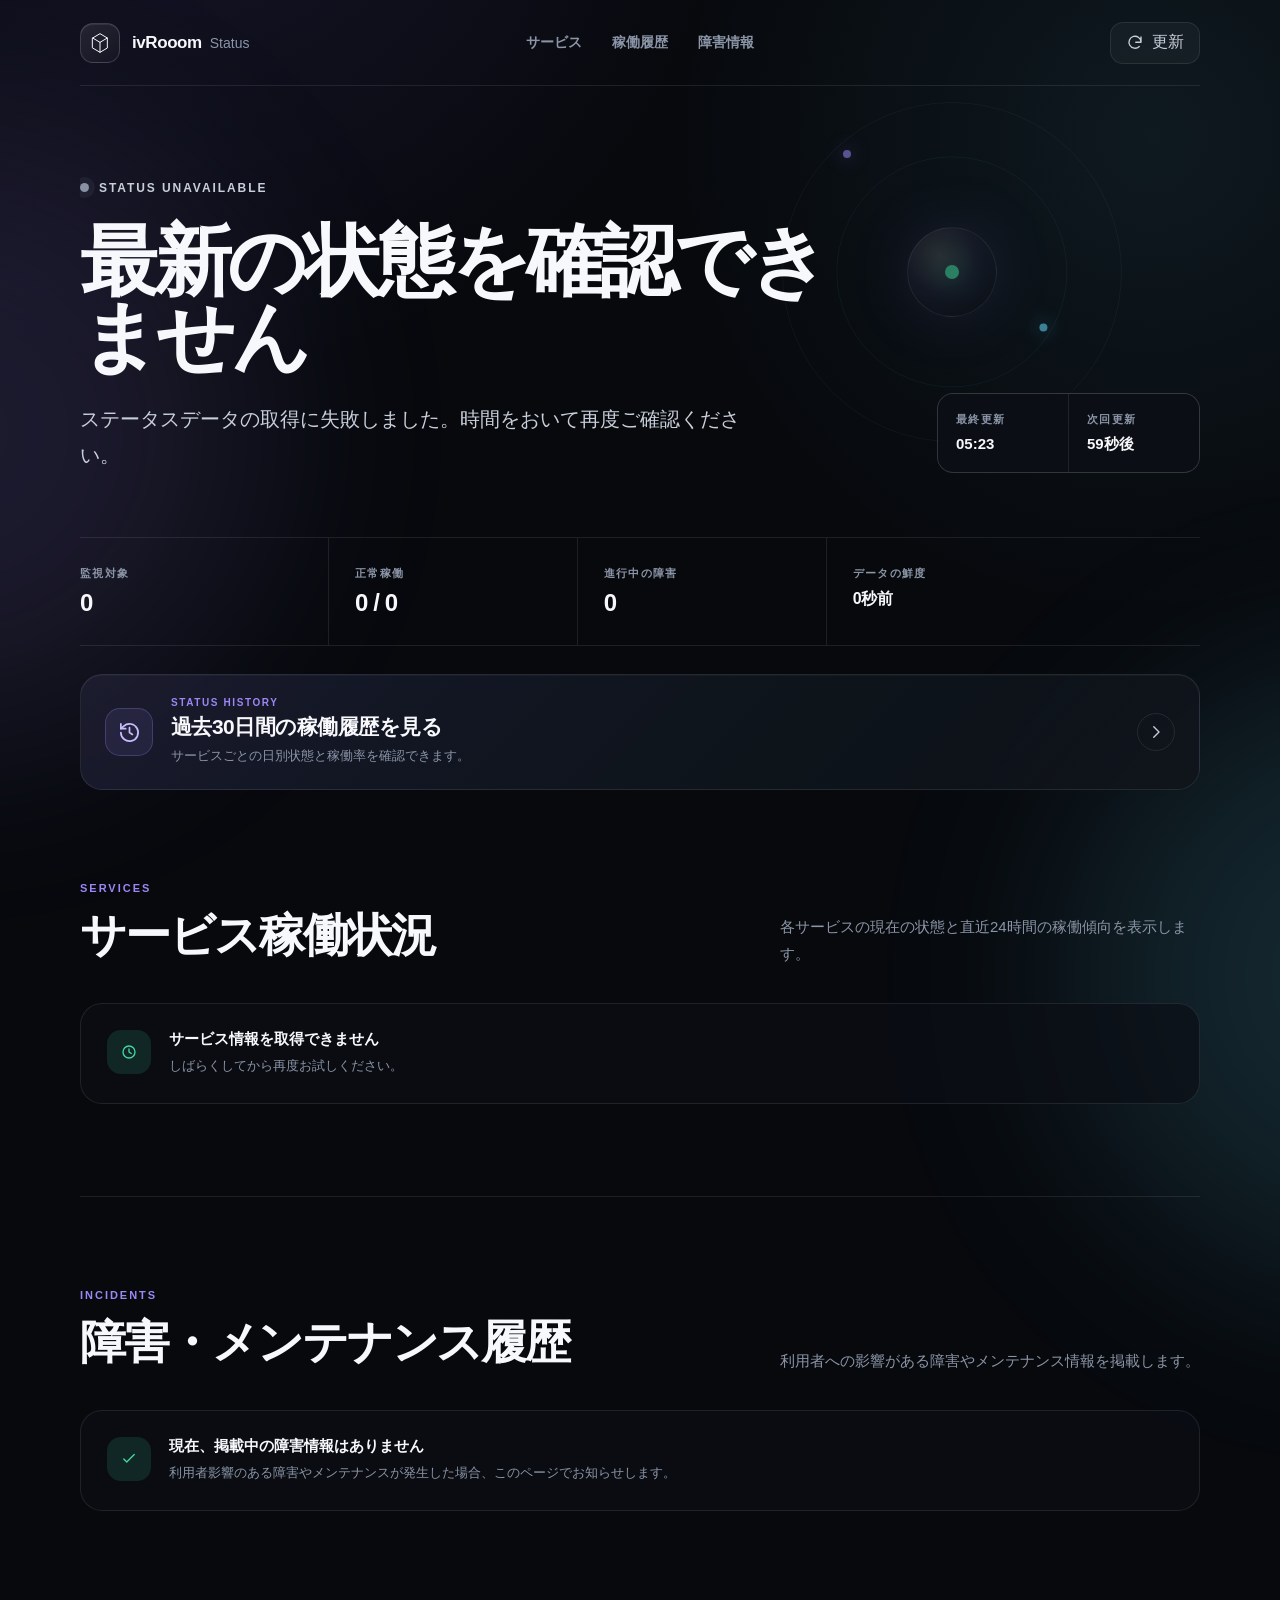
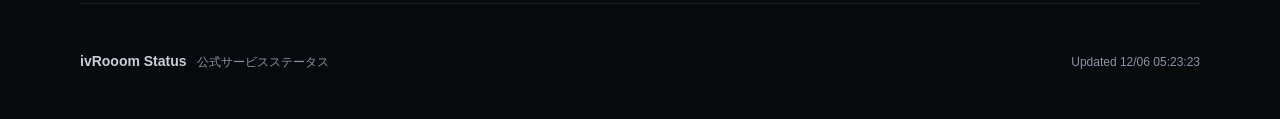
==== commit 78bab312: "モジュール停止時もインラインで状態を描画する" ====
--- a/index.html
+++ b/index.html
@@ -7,11 +7,12 @@
     <meta name="description" content="ivRooomが提供するサービスの稼働状況と障害情報を確認できる公式ステータスページです。" />
     <title>ivRooom Status</title>
     <link rel="icon" href="/assets/favicon.svg" type="image/svg+xml" />
-    <link rel="stylesheet" href="/assets/styles.css?v=20260801-3" />
-    <link rel="stylesheet" href="/assets/navigation.css?v=20260801-3" />
-    <link rel="stylesheet" href="/assets/minecraft-servers.css?v=20260801-3" />
+    <link rel="stylesheet" href="/assets/styles.css?v=20260801-4" />
+    <link rel="stylesheet" href="/assets/navigation.css?v=20260801-4" />
+    <link rel="stylesheet" href="/assets/minecraft-servers.css?v=20260801-4" />
   </head>
   <body>
+    <noscript><div style="margin:16px;padding:16px;border:1px solid #64748b;border-radius:12px;background:#111827;color:#f8fafc">JavaScriptが無効なため、ステータスを表示できません。Safariの設定でJavaScriptを有効にしてください。</div></noscript>
     <div class="page-glow page-glow-a" aria-hidden="true"></div>
     <div class="page-glow page-glow-b" aria-hidden="true"></div>
     <div class="site-shell">
@@ -76,10 +77,129 @@
       <footer class="site-footer"><div><strong>ivRooom Status</strong><span>公式サービスステータス</span></div><p id="footerTimestamp">Updated --</p></footer>
     </div>
     <div class="toast" id="toast" role="status" aria-live="polite"></div>
-    <script src="/assets/page-load-guard.js?v=20260801-3"></script>
-    <script src="/assets/api-fetch-guard.js?v=20260801-3"></script>
-    <script type="module" src="/assets/app.js?v=20260801-3"></script>
-    <script type="module" src="/assets/minecraft-servers.js?v=20260801-3"></script>
-    <script type="module" src="/assets/status-presentation.js?v=20260801-3"></script>
+    <script data-inline-status-fallback>
+      (function () {
+        function byId(id) { return document.getElementById(id); }
+        function setText(id, value) { var node = byId(id); if (node) node.textContent = value; }
+        function escapeHtml(value) {
+          return String(value == null ? "" : value)
+            .replace(/&/g, "&amp;")
+            .replace(/</g, "&lt;")
+            .replace(/>/g, "&gt;")
+            .replace(/\"/g, "&quot;")
+            .replace(/'/g, "&#039;");
+        }
+        function statusCopy(status) {
+          var copy = { operational: "正常稼働", maintenance: "メンテナンス中", degraded: "一部影響あり", outage: "障害発生中", unknown: "確認中" };
+          return copy[status] || copy.unknown;
+        }
+        function heroCopy(status) {
+          var copy = {
+            operational: ["ALL SYSTEMS OPERATIONAL", "すべてのシステムは正常です", "現在、利用者影響のある障害は確認されていません。"],
+            maintenance: ["SCHEDULED MAINTENANCE", "メンテナンスを実施しています", "一部サービスで予定されたメンテナンスを実施しています。"],
+            degraded: ["PARTIAL SERVICE IMPACT", "一部サービスに影響があります", "一部機能で遅延や不安定な状態を確認しています。"],
+            outage: ["SERVICE DISRUPTION", "サービス障害が発生しています", "現在、利用者影響のある障害を確認しています。"],
+            unknown: ["STATUS UNAVAILABLE", "最新の状態を確認できません", "一部サービスの状態を確認できません。"]
+          };
+          return copy[status] || copy.unknown;
+        }
+        function renderInline(data) {
+          var countNode = byId("serviceCount");
+          if (!countNode || countNode.textContent.trim() !== "--") return;
+          var services = data && data.services instanceof Array ? data.services : [];
+          var overall = data && data.overall_status ? String(data.overall_status) : "unknown";
+          var hero = heroCopy(overall);
+          document.body.setAttribute("data-overall-status", overall);
+          setText("overallEyebrow", hero[0]);
+          setText("overallTitle", hero[1]);
+          setText("overallMessage", hero[2]);
+          setText("serviceCount", String(services.length));
+          var operational = 0;
+          for (var i = 0; i < services.length; i += 1) {
+            if (services[i] && services[i].status === "operational") operational += 1;
+          }
+          setText("operationalCount", operational + " / " + services.length);
+          setText("activeIncidentCount", String(data && data.incidents instanceof Array ? data.incidents.length : 0));
+          setText("freshnessText", "最新データ");
+          var generated = data && data.generated_at ? new Date(data.generated_at) : new Date();
+          if (!isNaN(generated.getTime())) {
+            var time = ("0" + generated.getHours()).slice(-2) + ":" + ("0" + generated.getMinutes()).slice(-2);
+            setText("lastUpdated", time);
+            setText("footerTimestamp", "Updated " + generated.toLocaleString("ja-JP"));
+          }
+          setText("nextRefresh", "60秒後");
+          var groups = byId("serviceGroups");
+          if (groups) {
+            if (!services.length) {
+              groups.innerHTML = '<div class="empty-state"><div><strong>サービス情報を取得できません</strong><p>時間をおいて再度ご確認ください。</p></div></div>';
+            } else {
+              var html = "";
+              for (var j = 0; j < services.length; j += 1) {
+                var service = services[j] || {};
+                var status = service.status || "unknown";
+                html += '<article class="service-group"><header class="service-group-header"><h3>' + escapeHtml(service.group || "サービス") + '</h3><span>1 service</span></header>';
+                html += '<div class="service-row"><div class="service-identity"><div><strong>' + escapeHtml(service.name || "名称未設定") + '</strong><p>' + escapeHtml(service.description || "") + '</p></div></div>';
+                html += '<span class="service-state ' + escapeHtml(status) + '">' + escapeHtml(statusCopy(status)) + '</span></div></article>';
+              }
+              groups.innerHTML = html;
+            }
+          }
+          var minecraft = null;
+          for (var k = 0; k < services.length; k += 1) {
+            if (services[k] && services[k].meta && services[k].meta.type === "minecraft") { minecraft = services[k]; break; }
+          }
+          if (minecraft) {
+            var feature = byId("minecraftFeature");
+            if (feature) feature.hidden = false;
+            setText("minecraftMode", minecraft.meta.mode || minecraft.description || "Minecraft Server");
+            setText("playersOnline", String(minecraft.meta.playersOnline || 0));
+            setText("playersMax", String(minecraft.meta.playersMax || "--"));
+            setText("serverAddress", minecraft.meta.connection || "mc.ivrm.jp");
+          }
+          var refreshButton = byId("refreshButton");
+          if (refreshButton) { refreshButton.classList.remove("loading"); refreshButton.disabled = false; }
+          window.__ivrmInlineStatusRendered = true;
+        }
+        function renderFailure(code) {
+          if (window.__ivrmInlineStatusRendered) return;
+          setText("overallEyebrow", "STATUS DISPLAY ERROR");
+          setText("overallTitle", "ステータスを表示できません");
+          setText("overallMessage", "画面の表示処理に失敗しました。診断コード: " + code);
+          setText("freshnessText", "表示エラー");
+          setText("nextRefresh", "再読込待ち");
+          var groups = byId("serviceGroups");
+          if (groups) groups.innerHTML = '<div class="empty-state"><div><strong>ステータスを表示できません</strong><p>診断コード: ' + escapeHtml(code) + '</p></div></div>';
+        }
+        window.setTimeout(function () {
+          var countNode = byId("serviceCount");
+          if (!countNode || countNode.textContent.trim() !== "--") return;
+          try {
+            var request = new XMLHttpRequest();
+            request.open("GET", "/api/status.json?inline=" + Date.now(), true);
+            request.timeout = 8000;
+            request.setRequestHeader("Accept", "application/json");
+            request.onreadystatechange = function () {
+              if (request.readyState !== 4) return;
+              if (request.status >= 200 && request.status < 300) {
+                try { renderInline(JSON.parse(request.responseText)); }
+                catch (error) { renderFailure("inline_json_error"); }
+              } else {
+                renderFailure("inline_http_" + request.status);
+              }
+            };
+            request.onerror = function () { renderFailure("inline_network_error"); };
+            request.ontimeout = function () { renderFailure("inline_timeout"); };
+            request.send();
+          } catch (error) {
+            renderFailure("inline_javascript_error");
+          }
+        }, 1500);
+      })();
+    </script>
+    <script src="/assets/page-load-guard.js?v=20260801-4"></script>
+    <script src="/assets/api-fetch-guard.js?v=20260801-4"></script>
+    <script type="module" src="/assets/app.js?v=20260801-4"></script>
+    <script type="module" src="/assets/minecraft-servers.js?v=20260801-4"></script>
+    <script type="module" src="/assets/status-presentation.js?v=20260801-4"></script>
   </body>
 </html>
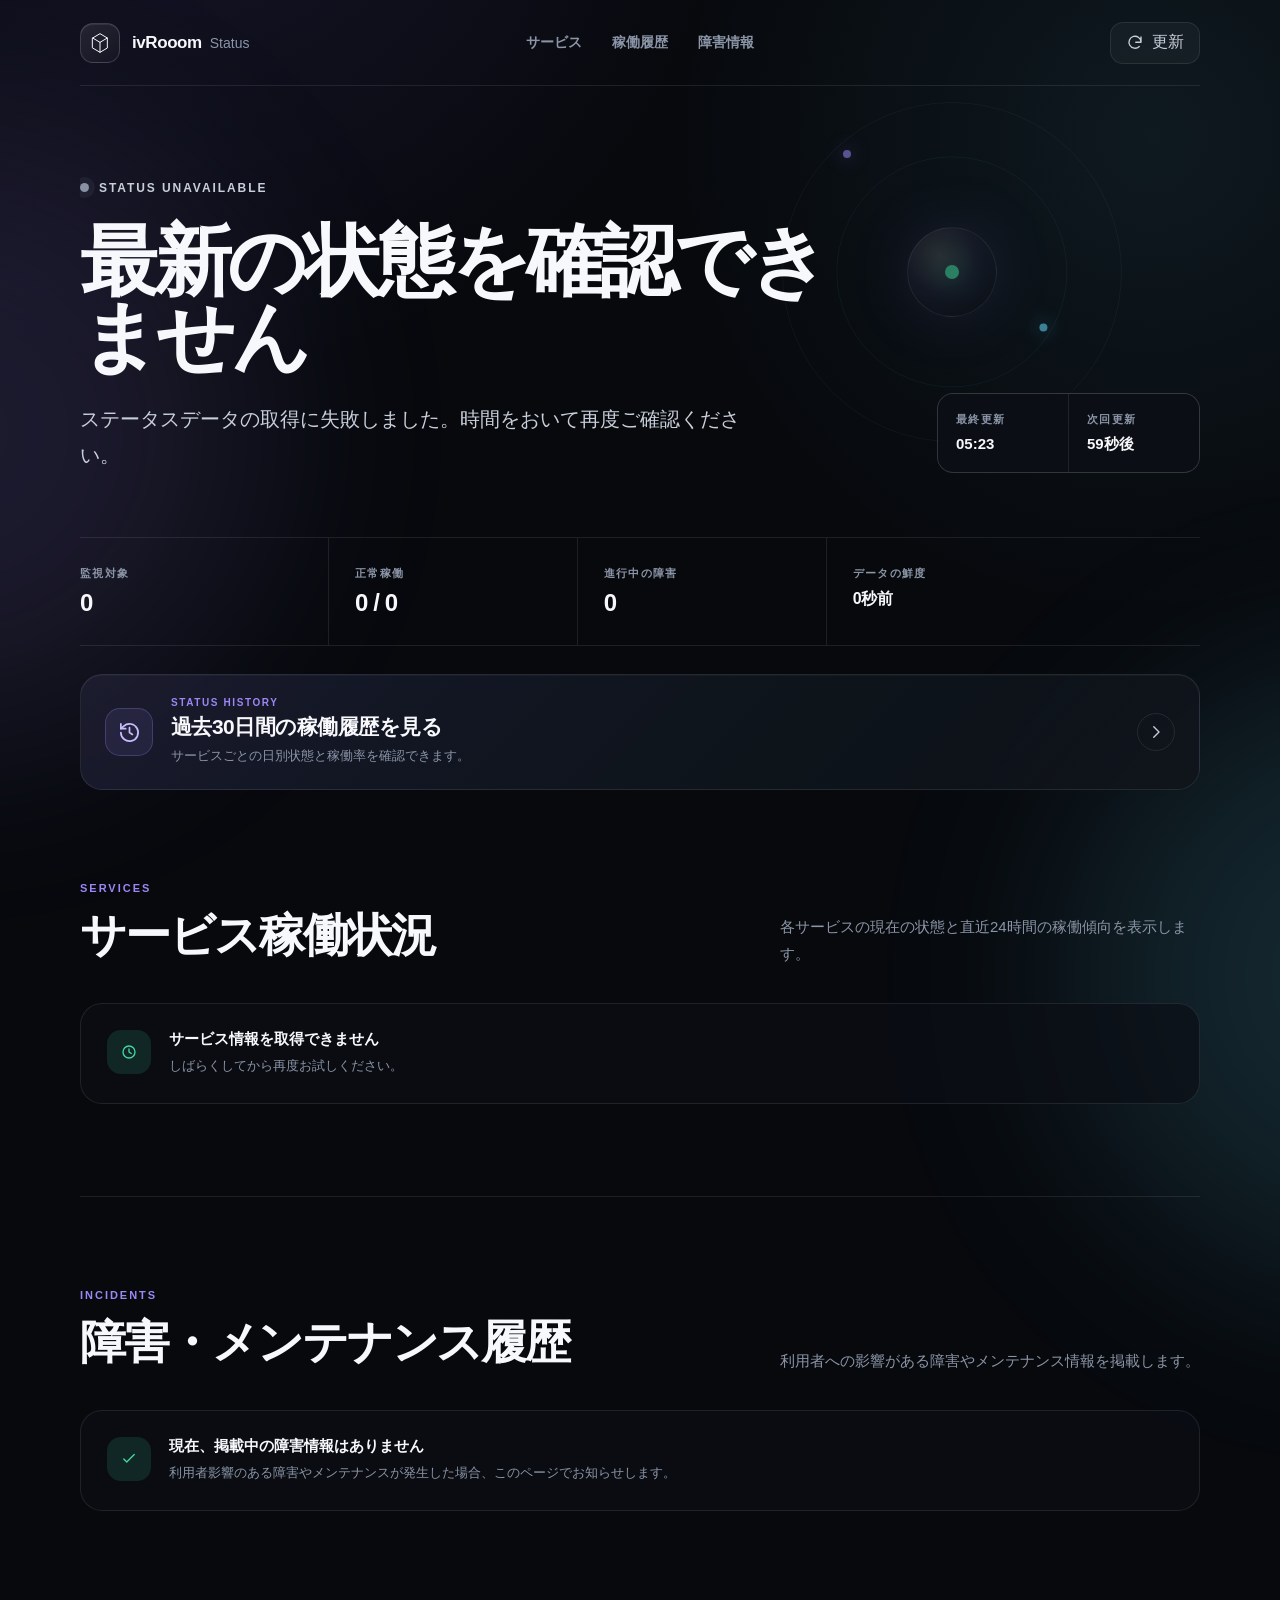
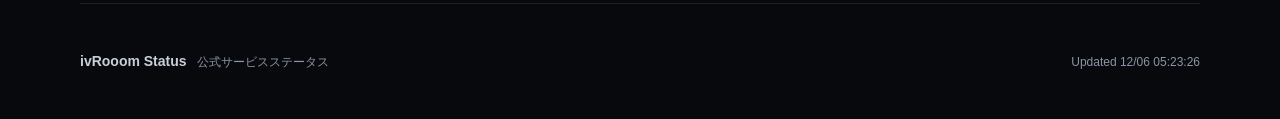
==== commit 524d3166: "Safariが旧JavaScriptを再利用する問題を修正" ====
--- a/index.html
+++ b/index.html
@@ -7,9 +7,9 @@
     <meta name="description" content="ivRooomが提供するサービスの稼働状況と障害情報を確認できる公式ステータスページです。" />
     <title>ivRooom Status</title>
     <link rel="icon" href="/assets/favicon.svg" type="image/svg+xml" />
-    <link rel="stylesheet" href="/assets/styles.css?v=20260801-4" />
-    <link rel="stylesheet" href="/assets/navigation.css?v=20260801-4" />
-    <link rel="stylesheet" href="/assets/minecraft-servers.css?v=20260801-4" />
+    <link rel="stylesheet" href="/assets/styles.css?v=20260801-5" />
+    <link rel="stylesheet" href="/assets/navigation.css?v=20260801-5" />
+    <link rel="stylesheet" href="/assets/minecraft-servers.css?v=20260801-5" />
   </head>
   <body>
     <noscript><div style="margin:16px;padding:16px;border:1px solid #64748b;border-radius:12px;background:#111827;color:#f8fafc">JavaScriptが無効なため、ステータスを表示できません。Safariの設定でJavaScriptを有効にしてください。</div></noscript>
@@ -196,10 +196,10 @@
         }, 1500);
       })();
     </script>
-    <script src="/assets/page-load-guard.js?v=20260801-4"></script>
-    <script src="/assets/api-fetch-guard.js?v=20260801-4"></script>
-    <script type="module" src="/assets/app.js?v=20260801-4"></script>
-    <script type="module" src="/assets/minecraft-servers.js?v=20260801-4"></script>
-    <script type="module" src="/assets/status-presentation.js?v=20260801-4"></script>
+    <script src="/assets/page-load-guard.js?v=20260801-5"></script>
+    <script src="/assets/api-fetch-guard.js?v=20260801-5"></script>
+    <script type="module" src="/assets/app.js?v=20260801-5"></script>
+    <script type="module" src="/assets/minecraft-servers.js?v=20260801-5"></script>
+    <script type="module" src="/assets/status-presentation.js?v=20260801-5"></script>
   </body>
 </html>
